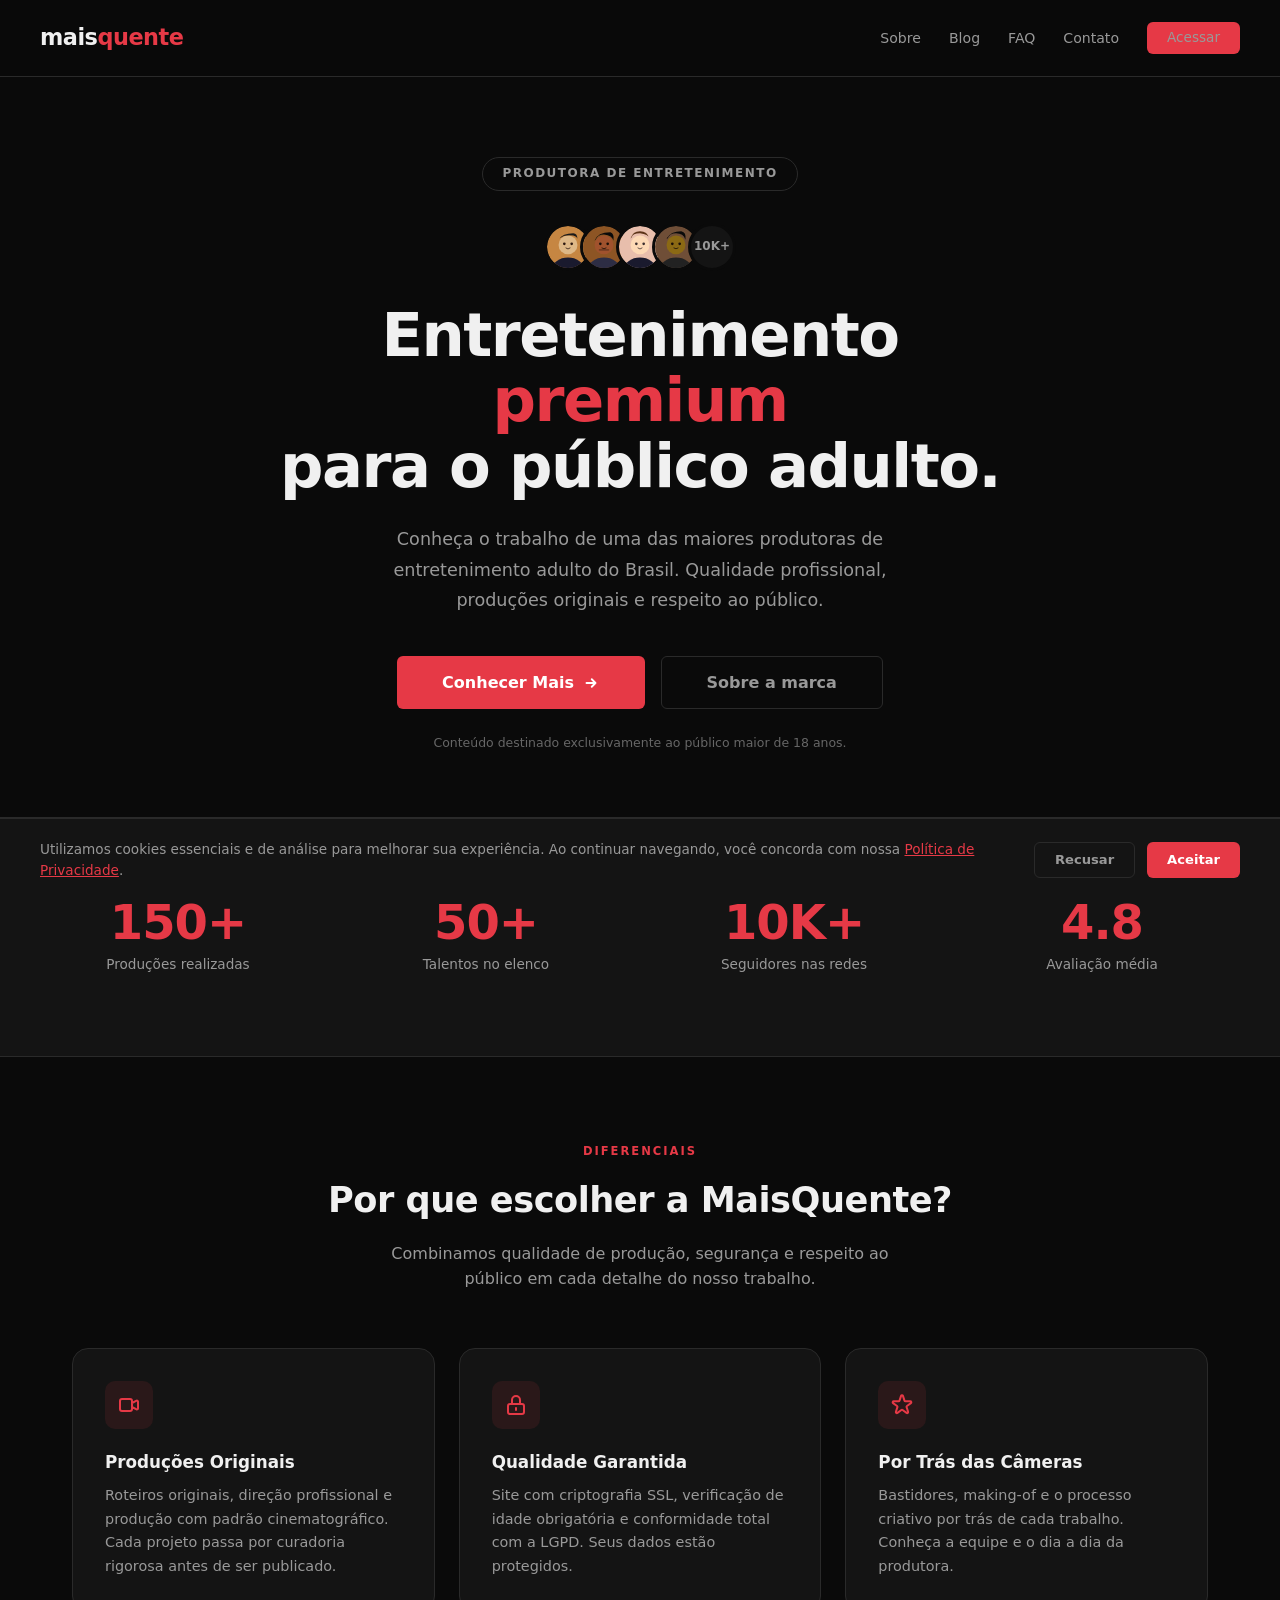
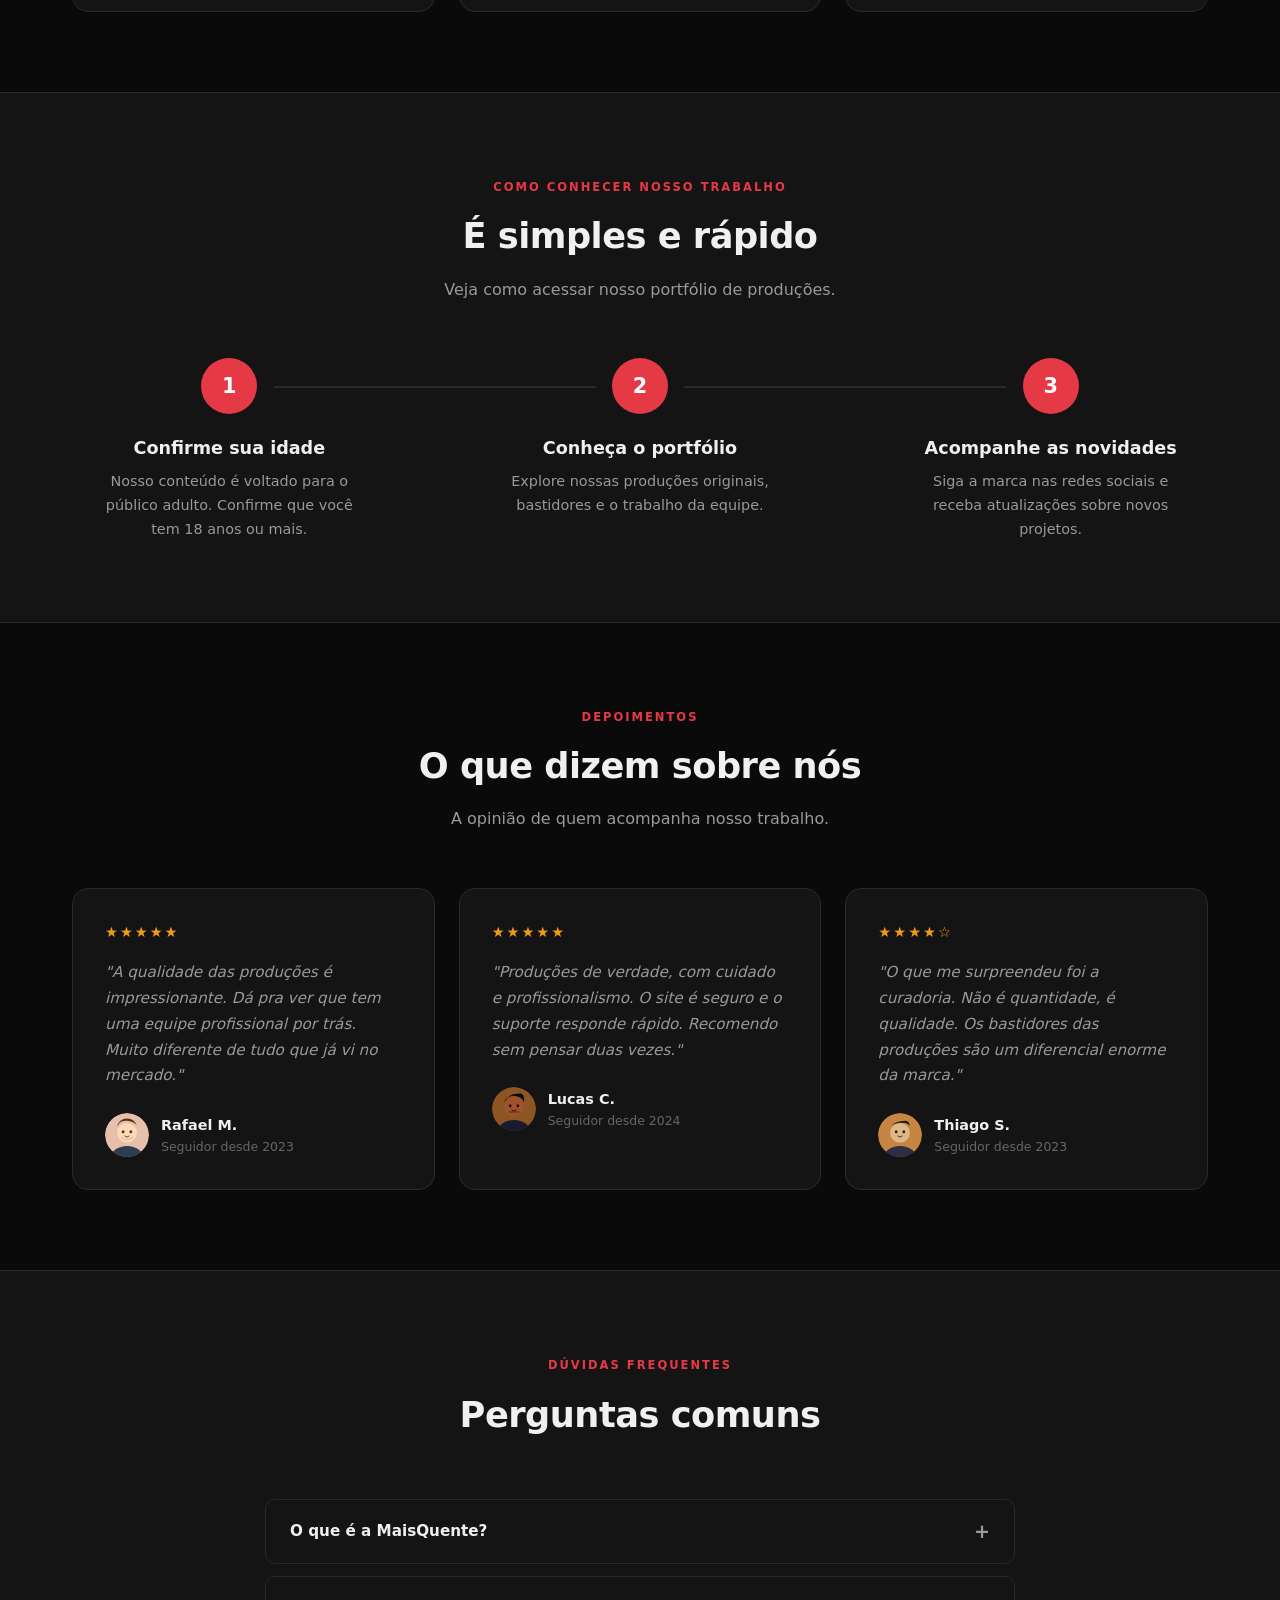
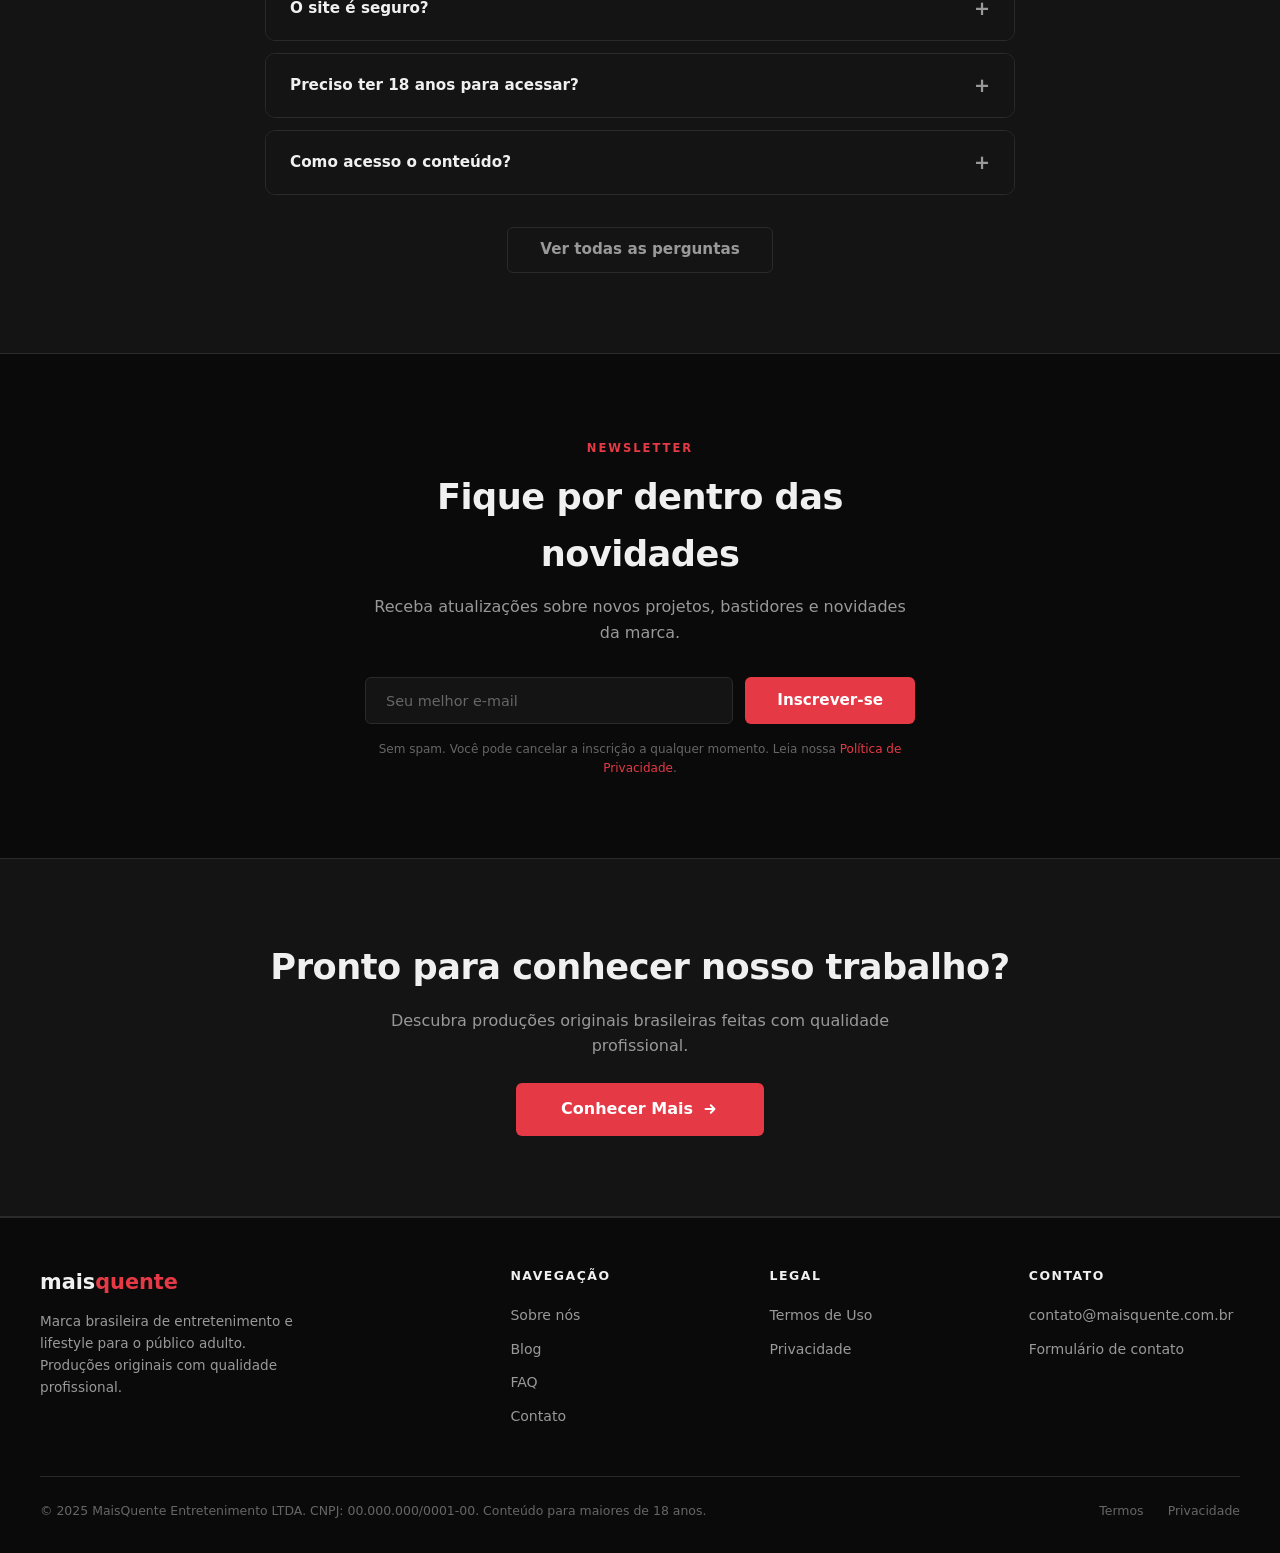
==== index.html @ 6ad47360 "feat: commit inicial do projeto MaisQuente" ====
<!DOCTYPE html>
<html lang="pt-BR">
<head>
    <meta charset="UTF-8">
    <meta name="viewport" content="width=device-width, initial-scale=1.0">
    <title>MaisQuente — Entretenimento e Lifestyle Premium</title>
    <meta name="description" content="MaisQuente é uma produtora brasileira de entretenimento e lifestyle premium. Produções originais com qualidade profissional.">
    <meta name="robots" content="index, follow">
    <link rel="canonical" href="https://maisquente.com.br/">

    <!-- Open Graph -->
    <meta property="og:title" content="MaisQuente — Entretenimento e Lifestyle Premium">
    <meta property="og:description" content="Produtora brasileira de entretenimento e lifestyle premium. Qualidade profissional em cada projeto.">
    <meta property="og:type" content="website">
    <meta property="og:url" content="https://maisquente.com.br/">
    <meta property="og:image" content="https://maisquente.com.br/assets/og-image.jpg">
    <meta property="og:locale" content="pt_BR">

    <link rel="icon" type="image/svg+xml" href="/assets/favicon.svg">
    <link rel="stylesheet" href="/styles.css">
</head>
<body>

    <!-- HEADER -->
    <header class="header">
        <div class="header__inner">
            <a href="/" class="header__logo">mais<span>quente</span></a>
            <button class="header__toggle" aria-label="Menu" onclick="document.querySelector('.header__nav').classList.toggle('open')">
                <span></span><span></span><span></span>
            </button>
            <nav>
                <ul class="header__nav">
                    <li><a href="/sobre">Sobre</a></li>
                    <li><a href="/blog/">Blog</a></li>
                    <li><a href="/faq">FAQ</a></li>
                    <li><a href="/contato">Contato</a></li>
                    <li><a href="/acesso" class="btn btn--primary" style="padding: 0.55rem 1.25rem; font-size: 0.85rem;">Acessar</a></li>
                </ul>
            </nav>
        </div>
    </header>

    <!-- HERO -->
    <section class="hero">
        <span class="hero__badge">Produtora de Entretenimento</span>

        <!-- Avatar Group -->
        <div class="avatar-group">
            <div class="avatar-group__item">
                <svg viewBox="0 0 80 80" xmlns="http://www.w3.org/2000/svg"><circle cx="40" cy="40" r="40" fill="#c68642"/><ellipse cx="40" cy="82" rx="30" ry="22" fill="#1a1a2e"/><circle cx="40" cy="36" r="18" fill="#deb887"/><ellipse cx="33" cy="34" rx="2.5" ry="2.8" fill="#2c1810"/><ellipse cx="47" cy="34" rx="2.5" ry="2.8" fill="#2c1810"/><path d="M36 42 Q40 46 44 42" stroke="#2c1810" stroke-width="1.5" fill="none" stroke-linecap="round"/><path d="M22 26 Q30 14 50 14 Q58 14 58 26 Q58 20 50 18 Q32 16 24 24Z" fill="#1a1a1a"/></svg>
            </div>
            <div class="avatar-group__item">
                <svg viewBox="0 0 80 80" xmlns="http://www.w3.org/2000/svg"><circle cx="40" cy="40" r="40" fill="#8d5524"/><ellipse cx="40" cy="82" rx="30" ry="22" fill="#2d2d44"/><circle cx="40" cy="36" r="18" fill="#a0522d"/><ellipse cx="33" cy="34" rx="2.5" ry="2.8" fill="#1a0f08"/><ellipse cx="47" cy="34" rx="2.5" ry="2.8" fill="#1a0f08"/><path d="M36 42 Q40 45 44 42" stroke="#1a0f08" stroke-width="1.5" fill="none" stroke-linecap="round"/><path d="M22 28 Q28 12 52 12 Q60 14 58 28 Q56 18 40 16 Q28 16 24 26Z" fill="#0a0a0a"/><rect x="30" y="44" width="20" height="3" rx="1.5" fill="#0a0a0a" opacity="0.3"/></svg>
            </div>
            <div class="avatar-group__item">
                <svg viewBox="0 0 80 80" xmlns="http://www.w3.org/2000/svg"><circle cx="40" cy="40" r="40" fill="#e8beac"/><ellipse cx="40" cy="82" rx="30" ry="22" fill="#1a1a2e"/><circle cx="40" cy="36" r="18" fill="#fdd9b5"/><ellipse cx="33" cy="34" rx="2.5" ry="2.8" fill="#3b2f2f"/><ellipse cx="47" cy="34" rx="2.5" ry="2.8" fill="#3b2f2f"/><path d="M36 42 Q40 46 44 42" stroke="#3b2f2f" stroke-width="1.5" fill="none" stroke-linecap="round"/><path d="M22 24 Q26 10 40 10 Q54 10 58 24 Q56 16 40 14 Q26 14 24 22Z" fill="#5c3317"/></svg>
            </div>
            <div class="avatar-group__item">
                <svg viewBox="0 0 80 80" xmlns="http://www.w3.org/2000/svg"><circle cx="40" cy="40" r="40" fill="#6f4e37"/><ellipse cx="40" cy="82" rx="30" ry="22" fill="#222"/><circle cx="40" cy="36" r="18" fill="#8B6914"/><ellipse cx="33" cy="34" rx="2.5" ry="2.8" fill="#1a0f08"/><ellipse cx="47" cy="34" rx="2.5" ry="2.8" fill="#1a0f08"/><path d="M36 42 Q40 45 44 42" stroke="#1a0f08" stroke-width="1.5" fill="none" stroke-linecap="round"/><path d="M22 24 Q30 10 50 10 Q60 12 58 26 Q54 14 40 14 Q28 14 24 24Z" fill="#0a0a0a"/></svg>
            </div>
            <div class="avatar-group__count">10K+</div>
        </div>

        <h1 class="hero__title">
            Entretenimento <span>premium</span><br>
            para o público adulto.
        </h1>
        <p class="hero__subtitle">
            Conheça o trabalho de uma das maiores produtoras de entretenimento
            adulto do Brasil. Qualidade profissional, produções originais
            e respeito ao público.
        </p>
        <div style="display: flex; gap: 1rem; flex-wrap: wrap; justify-content: center;">
            <a href="/acesso" class="btn btn--primary btn--large">
                Conhecer Mais
                <svg xmlns="http://www.w3.org/2000/svg" fill="none" viewBox="0 0 24 24" stroke="currentColor" stroke-width="2.5">
                    <path stroke-linecap="round" stroke-linejoin="round" d="M13 7l5 5m0 0l-5 5m5-5H6"/>
                </svg>
            </a>
            <a href="/sobre" class="btn btn--secondary btn--large">Sobre a marca</a>
        </div>
        <p class="hero__notice">Conteúdo destinado exclusivamente ao público maior de 18 anos.</p>
    </section>

    <!-- STATS -->
    <section class="section section--alt">
        <div class="section__inner">
            <div class="stats">
                <div class="stat">
                    <div class="stat__number">150+</div>
                    <div class="stat__label">Produções realizadas</div>
                </div>
                <div class="stat">
                    <div class="stat__number">50+</div>
                    <div class="stat__label">Talentos no elenco</div>
                </div>
                <div class="stat">
                    <div class="stat__number">10K+</div>
                    <div class="stat__label">Seguidores nas redes</div>
                </div>
                <div class="stat">
                    <div class="stat__number">4.8</div>
                    <div class="stat__label">Avaliação média</div>
                </div>
            </div>
        </div>
    </section>

    <!-- FEATURES -->
    <section class="section">
        <div class="section__header">
            <div class="section__label">Diferenciais</div>
            <h2 class="section__title">Por que escolher a MaisQuente?</h2>
            <p class="section__subtitle">
                Combinamos qualidade de produção, segurança e respeito
                ao público em cada detalhe do nosso trabalho.
            </p>
        </div>
        <div class="features__grid">
            <div class="feature-card">
                <div class="feature-card__icon">
                    <svg xmlns="http://www.w3.org/2000/svg" width="24" height="24" fill="none" viewBox="0 0 24 24" stroke="#e63946" stroke-width="2"><path stroke-linecap="round" stroke-linejoin="round" d="M15 10l4.553-2.276A1 1 0 0121 8.618v6.764a1 1 0 01-1.447.894L15 14M5 18h8a2 2 0 002-2V8a2 2 0 00-2-2H5a2 2 0 00-2 2v8a2 2 0 002 2z"/></svg>
                </div>
                <h3 class="feature-card__title">Produções Originais</h3>
                <p class="feature-card__desc">
                    Roteiros originais, direção profissional e produção
                    com padrão cinematográfico. Cada projeto passa por
                    curadoria rigorosa antes de ser publicado.
                </p>
            </div>
            <div class="feature-card">
                <div class="feature-card__icon">
                    <svg xmlns="http://www.w3.org/2000/svg" width="24" height="24" fill="none" viewBox="0 0 24 24" stroke="#e63946" stroke-width="2"><path stroke-linecap="round" stroke-linejoin="round" d="M12 15v2m-6 4h12a2 2 0 002-2v-6a2 2 0 00-2-2H6a2 2 0 00-2 2v6a2 2 0 002 2zm10-10V7a4 4 0 00-8 0v4h8z"/></svg>
                </div>
                <h3 class="feature-card__title">Qualidade Garantida</h3>
                <p class="feature-card__desc">
                    Site com criptografia SSL, verificação de idade
                    obrigatória e conformidade total com a LGPD.
                    Seus dados estão protegidos.
                </p>
            </div>
            <div class="feature-card">
                <div class="feature-card__icon">
                    <svg xmlns="http://www.w3.org/2000/svg" width="24" height="24" fill="none" viewBox="0 0 24 24" stroke="#e63946" stroke-width="2"><path stroke-linecap="round" stroke-linejoin="round" d="M11.049 2.927c.3-.921 1.603-.921 1.902 0l1.519 4.674a1 1 0 00.95.69h4.915c.969 0 1.371 1.24.588 1.81l-3.976 2.888a1 1 0 00-.363 1.118l1.518 4.674c.3.922-.755 1.688-1.538 1.118l-3.976-2.888a1 1 0 00-1.176 0l-3.976 2.888c-.783.57-1.838-.197-1.538-1.118l1.518-4.674a1 1 0 00-.363-1.118l-3.976-2.888c-.784-.57-.38-1.81.588-1.81h4.914a1 1 0 00.951-.69l1.519-4.674z"/></svg>
                </div>
                <h3 class="feature-card__title">Por Trás das Câmeras</h3>
                <p class="feature-card__desc">
                    Bastidores, making-of e o processo criativo por
                    trás de cada trabalho. Conheça a equipe e o dia a
                    dia da produtora.
                </p>
            </div>
        </div>
    </section>

    <!-- HOW IT WORKS -->
    <section class="section section--alt">
        <div class="section__inner">
            <div class="section__header">
                <div class="section__label">Como conhecer nosso trabalho</div>
                <h2 class="section__title">É simples e rápido</h2>
                <p class="section__subtitle">
                    Veja como acessar nosso portfólio de produções.
                </p>
            </div>
            <div class="steps">
                <div class="step">
                    <div class="step__number">1</div>
                    <h3 class="step__title">Confirme sua idade</h3>
                    <p class="step__desc">
                        Nosso conteúdo é voltado para o público adulto.
                        Confirme que você tem 18 anos ou mais.
                    </p>
                </div>
                <div class="step">
                    <div class="step__number">2</div>
                    <h3 class="step__title">Conheça o portfólio</h3>
                    <p class="step__desc">
                        Explore nossas produções originais, bastidores
                        e o trabalho da equipe.
                    </p>
                </div>
                <div class="step">
                    <div class="step__number">3</div>
                    <h3 class="step__title">Acompanhe as novidades</h3>
                    <p class="step__desc">
                        Siga a marca nas redes sociais e receba
                        atualizações sobre novos projetos.
                    </p>
                </div>
            </div>
        </div>
    </section>

    <!-- TESTIMONIALS -->
    <section class="section">
        <div class="section__header">
            <div class="section__label">Depoimentos</div>
            <h2 class="section__title">O que dizem sobre nós</h2>
            <p class="section__subtitle">
                A opinião de quem acompanha nosso trabalho.
            </p>
        </div>
        <div class="testimonials">
            <div class="testimonial">
                <div class="testimonial__stars">★★★★★</div>
                <p class="testimonial__text">
                    "A qualidade das produções é impressionante. Dá pra ver
                    que tem uma equipe profissional por trás. Muito diferente
                    de tudo que já vi no mercado."
                </p>
                <div class="testimonial__author">
                    <div class="testimonial__avatar">
                        <svg viewBox="0 0 80 80" xmlns="http://www.w3.org/2000/svg"><circle cx="40" cy="40" r="40" fill="#e8beac"/><ellipse cx="40" cy="82" rx="30" ry="22" fill="#2c3e50"/><circle cx="40" cy="36" r="18" fill="#fdd9b5"/><ellipse cx="33" cy="34" rx="2.5" ry="2.8" fill="#3b2f2f"/><ellipse cx="47" cy="34" rx="2.5" ry="2.8" fill="#3b2f2f"/><path d="M36 42 Q40 46 44 42" stroke="#3b2f2f" stroke-width="1.5" fill="none" stroke-linecap="round"/><path d="M22 24 Q26 10 40 10 Q54 10 58 24 Q56 16 40 14 Q26 14 24 22Z" fill="#5c3317"/><path d="M29 44 Q34 48 40 48 Q46 48 51 44" stroke="#3b2f2f" stroke-width="1" fill="none" opacity="0.4"/></svg>
                    </div>
                    <div>
                        <div class="testimonial__name">Rafael M.</div>
                        <div class="testimonial__role">Seguidor desde 2023</div>
                    </div>
                </div>
            </div>
            <div class="testimonial">
                <div class="testimonial__stars">★★★★★</div>
                <p class="testimonial__text">
                    "Produções de verdade, com cuidado e profissionalismo.
                    O site é seguro e o suporte responde rápido. Recomendo
                    sem pensar duas vezes."
                </p>
                <div class="testimonial__author">
                    <div class="testimonial__avatar">
                        <svg viewBox="0 0 80 80" xmlns="http://www.w3.org/2000/svg"><circle cx="40" cy="40" r="40" fill="#8d5524"/><ellipse cx="40" cy="82" rx="30" ry="22" fill="#1a1a2e"/><circle cx="40" cy="36" r="18" fill="#a0522d"/><ellipse cx="33" cy="34" rx="2.5" ry="2.8" fill="#1a0f08"/><ellipse cx="47" cy="34" rx="2.5" ry="2.8" fill="#1a0f08"/><path d="M36 42 Q40 45 44 42" stroke="#1a0f08" stroke-width="1.5" fill="none" stroke-linecap="round"/><path d="M22 28 Q28 12 52 12 Q60 14 58 28 Q56 18 40 16 Q28 16 24 26Z" fill="#0a0a0a"/><rect x="30" y="44" width="20" height="3" rx="1.5" fill="#0a0a0a" opacity="0.35"/></svg>
                    </div>
                    <div>
                        <div class="testimonial__name">Lucas C.</div>
                        <div class="testimonial__role">Seguidor desde 2024</div>
                    </div>
                </div>
            </div>
            <div class="testimonial">
                <div class="testimonial__stars">★★★★☆</div>
                <p class="testimonial__text">
                    "O que me surpreendeu foi a curadoria. Não é quantidade,
                    é qualidade. Os bastidores das produções são um diferencial
                    enorme da marca."
                </p>
                <div class="testimonial__author">
                    <div class="testimonial__avatar">
                        <svg viewBox="0 0 80 80" xmlns="http://www.w3.org/2000/svg"><circle cx="40" cy="40" r="40" fill="#c68642"/><ellipse cx="40" cy="82" rx="30" ry="22" fill="#2d2d44"/><circle cx="40" cy="36" r="18" fill="#deb887"/><ellipse cx="33" cy="34" rx="2.5" ry="2.8" fill="#2c1810"/><ellipse cx="47" cy="34" rx="2.5" ry="2.8" fill="#2c1810"/><path d="M36 42 Q40 46 44 42" stroke="#2c1810" stroke-width="1.5" fill="none" stroke-linecap="round"/><path d="M22 26 Q30 14 50 14 Q58 14 58 26 Q58 20 50 18 Q32 16 24 24Z" fill="#1a1a1a"/></svg>
                    </div>
                    <div>
                        <div class="testimonial__name">Thiago S.</div>
                        <div class="testimonial__role">Seguidor desde 2023</div>
                    </div>
                </div>
            </div>
        </div>
    </section>

    <!-- FAQ PREVIEW -->
    <section class="section section--alt">
        <div class="section__inner">
            <div class="section__header">
                <div class="section__label">Dúvidas frequentes</div>
                <h2 class="section__title">Perguntas comuns</h2>
            </div>
            <div class="faq-list">
                <div class="faq-item">
                    <button class="faq-item__question" onclick="this.parentElement.classList.toggle('open')">
                        O que é a MaisQuente?
                        <span class="faq-item__icon">+</span>
                    </button>
                    <div class="faq-item__answer">
                        <div class="faq-item__answer-inner">
                            A MaisQuente é uma produtora brasileira de entretenimento
                            e lifestyle voltada para o público adulto (18+). Realizamos
                            produções originais com qualidade profissional e compartilhamos
                            bastidores e o processo criativo do nosso trabalho.
                        </div>
                    </div>
                </div>
                <div class="faq-item">
                    <button class="faq-item__question" onclick="this.parentElement.classList.toggle('open')">
                        O site é seguro?
                        <span class="faq-item__icon">+</span>
                    </button>
                    <div class="faq-item__answer">
                        <div class="faq-item__answer-inner">
                            Sim. Utilizamos criptografia SSL em todo o site, verificação
                            de idade obrigatória e estamos em conformidade com a LGPD
                            (Lei Geral de Proteção de Dados). Seus dados pessoais são
                            protegidos e nunca compartilhados com terceiros.
                        </div>
                    </div>
                </div>
                <div class="faq-item">
                    <button class="faq-item__question" onclick="this.parentElement.classList.toggle('open')">
                        Preciso ter 18 anos para acessar?
                        <span class="faq-item__icon">+</span>
                    </button>
                    <div class="faq-item__answer">
                        <div class="faq-item__answer-inner">
                            Sim. Todo o nosso conteúdo é destinado exclusivamente
                            ao público maior de 18 anos. A confirmação de idade é
                            obrigatória antes de prosseguir.
                        </div>
                    </div>
                </div>
                <div class="faq-item">
                    <button class="faq-item__question" onclick="this.parentElement.classList.toggle('open')">
                        Como acesso o conteúdo?
                        <span class="faq-item__icon">+</span>
                    </button>
                    <div class="faq-item__answer">
                        <div class="faq-item__answer-inner">
                            Ao clicar em "Conhecer Mais", você confirma sua idade e
                            será direcionado para o nosso site principal, onde poderá
                            conhecer todo o nosso trabalho e produções.
                        </div>
                    </div>
                </div>
            </div>
            <div class="text-center mt-4">
                <a href="/faq" class="btn btn--secondary">Ver todas as perguntas</a>
            </div>
        </div>
    </section>

    <!-- NEWSLETTER -->
    <section class="section">
        <div class="newsletter">
            <div class="section__label">Newsletter</div>
            <h2 class="section__title">Fique por dentro das novidades</h2>
            <p class="section__subtitle">
                Receba atualizações sobre novos projetos, bastidores
                e novidades da marca.
            </p>
            <form class="newsletter__form" onsubmit="event.preventDefault(); this.querySelector('input').value=''; document.getElementById('nl-msg').style.display='block';">
                <input type="email" class="newsletter__input" placeholder="Seu melhor e-mail" required>
                <button type="submit" class="btn btn--primary">Inscrever-se</button>
            </form>
            <p id="nl-msg" class="newsletter__disclaimer" style="display:none; color: var(--color-success);">
                Inscrição realizada com sucesso!
            </p>
            <p class="newsletter__disclaimer">
                Sem spam. Você pode cancelar a inscrição a qualquer momento.
                Leia nossa <a href="/privacidade">Política de Privacidade</a>.
            </p>
        </div>
    </section>

    <!-- CTA FINAL -->
    <section class="section section--alt">
        <div class="section__inner text-center">
            <h2 class="section__title">Pronto para conhecer nosso trabalho?</h2>
            <p class="section__subtitle mb-3">
                Descubra produções originais brasileiras feitas
                com qualidade profissional.
            </p>
            <a href="/acesso" class="btn btn--primary btn--large">
                Conhecer Mais
                <svg xmlns="http://www.w3.org/2000/svg" fill="none" viewBox="0 0 24 24" stroke="currentColor" stroke-width="2.5" width="18" height="18">
                    <path stroke-linecap="round" stroke-linejoin="round" d="M13 7l5 5m0 0l-5 5m5-5H6"/>
                </svg>
            </a>
        </div>
    </section>

    <!-- FOOTER -->
    <footer class="footer">
        <div class="footer__inner">
            <div class="footer__grid">
                <div>
                    <div class="footer__brand">mais<span>quente</span></div>
                    <p class="footer__desc">
                        Marca brasileira de entretenimento e lifestyle
                        para o público adulto. Produções originais com
                        qualidade profissional.
                    </p>
                </div>
                <div>
                    <div class="footer__col-title">Navegação</div>
                    <ul class="footer__links">
                        <li><a href="/sobre">Sobre nós</a></li>
                        <li><a href="/blog/">Blog</a></li>
                        <li><a href="/faq">FAQ</a></li>
                        <li><a href="/contato">Contato</a></li>
                    </ul>
                </div>
                <div>
                    <div class="footer__col-title">Legal</div>
                    <ul class="footer__links">
                        <li><a href="/termos">Termos de Uso</a></li>
                        <li><a href="/privacidade">Privacidade</a></li>
                    </ul>
                </div>
                <div>
                    <div class="footer__col-title">Contato</div>
                    <ul class="footer__links">
                        <li><a href="mailto:contato@maisquente.com.br">contato@maisquente.com.br</a></li>
                        <li><a href="/contato">Formulário de contato</a></li>
                    </ul>
                </div>
            </div>
            <div class="footer__bottom">
                <p class="footer__copy">
                    &copy; 2025 MaisQuente Entretenimento LTDA. CNPJ: 00.000.000/0001-00.
                    Conteúdo para maiores de 18 anos.
                </p>
                <div class="footer__legal">
                    <a href="/termos">Termos</a>
                    <a href="/privacidade">Privacidade</a>
                </div>
            </div>
        </div>
    </footer>

    <!-- COOKIE BANNER -->
    <div class="cookie-banner" id="cookieBanner">
        <div class="cookie-banner__inner">
            <p class="cookie-banner__text">
                Utilizamos cookies essenciais e de análise para melhorar sua experiência.
                Ao continuar navegando, você concorda com nossa
                <a href="/privacidade">Política de Privacidade</a>.
            </p>
            <div class="cookie-banner__actions">
                <button class="cookie-banner__btn cookie-banner__btn--decline" onclick="closeCookieBanner()">Recusar</button>
                <button class="cookie-banner__btn cookie-banner__btn--accept" onclick="acceptCookies()">Aceitar</button>
            </div>
        </div>
    </div>

    <script>
        function closeCookieBanner() {
            document.getElementById('cookieBanner').classList.remove('show');
            sessionStorage.setItem('mq_cookies', 'declined');
        }
        function acceptCookies() {
            document.getElementById('cookieBanner').classList.remove('show');
            localStorage.setItem('mq_cookies', 'accepted');
        }
        if (!localStorage.getItem('mq_cookies') && !sessionStorage.getItem('mq_cookies')) {
            setTimeout(function() {
                document.getElementById('cookieBanner').classList.add('show');
            }, 1500);
        }
    </script>

</body>
</html>
---- styles.css ----
/* ============================================
   MaisQuente — Global Stylesheet
   ============================================ */

/* ===== RESET & BASE ===== */
*, *::before, *::after {
    margin: 0;
    padding: 0;
    box-sizing: border-box;
}

:root {
    --color-bg: #0a0a0a;
    --color-surface: #141414;
    --color-surface-alt: #1a1a1a;
    --color-border: #2a2a2a;
    --color-border-light: #333;
    --color-text: #f0f0f0;
    --color-text-muted: #999;
    --color-text-dim: #666;
    --color-accent: #e63946;
    --color-accent-hover: #ff4d5a;
    --color-accent-soft: rgba(230, 57, 70, 0.1);
    --color-success: #2ecc71;
    --color-warning: #f39c12;
    --font-main: 'Segoe UI', system-ui, -apple-system, sans-serif;
    --max-width: 1200px;
    --radius-sm: 6px;
    --radius-md: 10px;
    --radius-lg: 16px;
    --radius-xl: 24px;
    --shadow-card: 0 2px 20px rgba(0,0,0,0.3);
}

html {
    scroll-behavior: smooth;
}

body {
    font-family: var(--font-main);
    background-color: var(--color-bg);
    color: var(--color-text);
    line-height: 1.6;
    min-height: 100vh;
    display: flex;
    flex-direction: column;
    -webkit-font-smoothing: antialiased;
}

a {
    color: var(--color-accent);
    text-decoration: none;
    transition: color 0.2s;
}

a:hover {
    color: var(--color-accent-hover);
}

img {
    max-width: 100%;
    display: block;
}

/* ===== HEADER ===== */
.header {
    padding: 1.25rem 2rem;
    border-bottom: 1px solid var(--color-border);
    position: sticky;
    top: 0;
    background: rgba(10, 10, 10, 0.95);
    backdrop-filter: blur(12px);
    z-index: 100;
}

.header__inner {
    display: flex;
    justify-content: space-between;
    align-items: center;
    max-width: var(--max-width);
    margin: 0 auto;
    width: 100%;
}

.header__logo {
    font-size: 1.4rem;
    font-weight: 700;
    color: var(--color-text);
    text-decoration: none;
    letter-spacing: -0.5px;
}

.header__logo span {
    color: var(--color-accent);
}

.header__nav {
    display: flex;
    gap: 1.75rem;
    list-style: none;
    align-items: center;
}

.header__nav a {
    color: var(--color-text-muted);
    font-size: 0.88rem;
    font-weight: 500;
    transition: color 0.2s;
    text-decoration: none;
}

.header__nav a:hover {
    color: var(--color-text);
}

.header__nav a.active {
    color: var(--color-accent);
}

/* Mobile nav toggle */
.header__toggle {
    display: none;
    background: none;
    border: none;
    cursor: pointer;
    padding: 0.5rem;
}

.header__toggle span {
    display: block;
    width: 22px;
    height: 2px;
    background: var(--color-text);
    margin: 5px 0;
    transition: 0.3s;
}

/* ===== HERO ===== */
.hero {
    display: flex;
    flex-direction: column;
    justify-content: center;
    align-items: center;
    text-align: center;
    padding: 5rem 2rem 4rem;
    max-width: 850px;
    margin: 0 auto;
}

.hero__badge {
    display: inline-block;
    padding: 0.4rem 1.2rem;
    border: 1px solid var(--color-border);
    border-radius: 50px;
    font-size: 0.75rem;
    color: var(--color-text-muted);
    margin-bottom: 2rem;
    text-transform: uppercase;
    letter-spacing: 1.5px;
    font-weight: 600;
}

.hero__title {
    font-size: clamp(2.2rem, 5vw, 3.8rem);
    font-weight: 800;
    line-height: 1.08;
    margin-bottom: 1.5rem;
    letter-spacing: -1.5px;
}

.hero__title span {
    color: var(--color-accent);
}

.hero__subtitle {
    font-size: 1.1rem;
    color: var(--color-text-muted);
    max-width: 580px;
    margin-bottom: 2.5rem;
    line-height: 1.75;
}

.hero__notice {
    margin-top: 1.5rem;
    font-size: 0.78rem;
    color: var(--color-text-dim);
}

/* ===== BUTTONS ===== */
.btn {
    display: inline-flex;
    align-items: center;
    justify-content: center;
    gap: 0.5rem;
    padding: 0.9rem 2rem;
    font-size: 0.95rem;
    font-weight: 600;
    border: none;
    border-radius: var(--radius-sm);
    cursor: pointer;
    transition: all 0.2s;
    text-decoration: none;
    font-family: var(--font-main);
    line-height: 1;
}

.btn--primary {
    background: var(--color-accent);
    color: #fff;
}

.btn--primary:hover {
    background: var(--color-accent-hover);
    color: #fff;
    transform: translateY(-1px);
}

.btn--primary:active {
    transform: translateY(0);
}

.btn--secondary {
    background: transparent;
    color: var(--color-text-muted);
    border: 1px solid var(--color-border);
}

.btn--secondary:hover {
    border-color: var(--color-text-muted);
    color: var(--color-text);
}

.btn--large {
    padding: 1.1rem 2.8rem;
    font-size: 1rem;
}

.btn svg {
    width: 18px;
    height: 18px;
}

/* ===== SECTIONS ===== */
.section {
    padding: 5rem 2rem;
    max-width: var(--max-width);
    margin: 0 auto;
    width: 100%;
}

.section--alt {
    background: var(--color-surface);
    max-width: 100%;
    border-top: 1px solid var(--color-border);
    border-bottom: 1px solid var(--color-border);
}

.section--alt .section__inner {
    max-width: var(--max-width);
    margin: 0 auto;
}

.section__header {
    text-align: center;
    margin-bottom: 3.5rem;
}

.section__label {
    display: inline-block;
    font-size: 0.72rem;
    text-transform: uppercase;
    letter-spacing: 2px;
    color: var(--color-accent);
    font-weight: 700;
    margin-bottom: 0.75rem;
}

.section__title {
    font-size: clamp(1.6rem, 3vw, 2.2rem);
    font-weight: 800;
    letter-spacing: -0.5px;
    margin-bottom: 0.75rem;
}

.section__subtitle {
    font-size: 1rem;
    color: var(--color-text-muted);
    max-width: 550px;
    margin: 0 auto;
}

/* ===== FEATURE CARDS ===== */
.features__grid {
    display: grid;
    grid-template-columns: repeat(auto-fit, minmax(260px, 1fr));
    gap: 1.5rem;
}

.feature-card {
    background: var(--color-surface);
    border: 1px solid var(--color-border);
    border-radius: var(--radius-lg);
    padding: 2rem;
    transition: border-color 0.3s, transform 0.2s;
}

.feature-card:hover {
    border-color: var(--color-border-light);
    transform: translateY(-2px);
}

.feature-card__icon {
    width: 48px;
    height: 48px;
    border-radius: var(--radius-md);
    background: var(--color-accent-soft);
    display: flex;
    align-items: center;
    justify-content: center;
    margin-bottom: 1.25rem;
    font-size: 1.4rem;
}

.feature-card__title {
    font-size: 1.05rem;
    font-weight: 700;
    margin-bottom: 0.5rem;
}

.feature-card__desc {
    font-size: 0.9rem;
    color: var(--color-text-muted);
    line-height: 1.65;
}

/* ===== STATS ===== */
.stats {
    display: grid;
    grid-template-columns: repeat(4, 1fr);
    gap: 2rem;
    text-align: center;
}

.stat__number {
    font-size: clamp(2rem, 4vw, 3rem);
    font-weight: 800;
    color: var(--color-accent);
    letter-spacing: -1px;
    line-height: 1;
    margin-bottom: 0.5rem;
}

.stat__label {
    font-size: 0.85rem;
    color: var(--color-text-muted);
    font-weight: 500;
}

/* ===== HOW IT WORKS / STEPS ===== */
.steps {
    display: grid;
    grid-template-columns: repeat(3, 1fr);
    gap: 2rem;
    position: relative;
}

.step {
    text-align: center;
    position: relative;
}

.step__number {
    width: 56px;
    height: 56px;
    border-radius: 50%;
    background: var(--color-accent);
    color: #fff;
    font-size: 1.3rem;
    font-weight: 800;
    display: flex;
    align-items: center;
    justify-content: center;
    margin: 0 auto 1.25rem;
}

.step__title {
    font-size: 1.1rem;
    font-weight: 700;
    margin-bottom: 0.5rem;
}

.step__desc {
    font-size: 0.9rem;
    color: var(--color-text-muted);
    line-height: 1.65;
    max-width: 280px;
    margin: 0 auto;
}

/* Connector line between steps */
.step:not(:last-child)::after {
    content: '';
    position: absolute;
    top: 28px;
    right: -1rem;
    width: calc(100% - 56px);
    height: 2px;
    background: var(--color-border);
    transform: translateX(50%);
}

/* ===== TESTIMONIALS ===== */
.testimonials {
    display: grid;
    grid-template-columns: repeat(auto-fit, minmax(300px, 1fr));
    gap: 1.5rem;
}

.testimonial {
    background: var(--color-surface);
    border: 1px solid var(--color-border);
    border-radius: var(--radius-lg);
    padding: 2rem;
}

.testimonial__stars {
    color: var(--color-warning);
    font-size: 0.9rem;
    margin-bottom: 1rem;
    letter-spacing: 2px;
}

.testimonial__text {
    font-size: 0.95rem;
    color: var(--color-text-muted);
    line-height: 1.7;
    margin-bottom: 1.5rem;
    font-style: italic;
}

.testimonial__author {
    display: flex;
    align-items: center;
    gap: 0.75rem;
}

.testimonial__avatar {
    width: 44px;
    height: 44px;
    border-radius: 50%;
    overflow: hidden;
    flex-shrink: 0;
}

.testimonial__avatar svg {
    width: 100%;
    height: 100%;
    display: block;
}

.testimonial__name {
    font-size: 0.9rem;
    font-weight: 600;
}

.testimonial__role {
    font-size: 0.78rem;
    color: var(--color-text-dim);
}

/* ===== FAQ ACCORDION ===== */
.faq-list {
    max-width: 750px;
    margin: 0 auto;
}

.faq-item {
    border: 1px solid var(--color-border);
    border-radius: var(--radius-md);
    margin-bottom: 0.75rem;
    overflow: hidden;
    transition: border-color 0.3s;
}

.faq-item:hover {
    border-color: var(--color-border-light);
}

.faq-item__question {
    width: 100%;
    padding: 1.25rem 1.5rem;
    background: var(--color-surface);
    border: none;
    color: var(--color-text);
    font-size: 0.95rem;
    font-weight: 600;
    text-align: left;
    cursor: pointer;
    display: flex;
    justify-content: space-between;
    align-items: center;
    font-family: var(--font-main);
    transition: background 0.2s;
}

.faq-item__question:hover {
    background: var(--color-surface-alt);
}

.faq-item__icon {
    font-size: 1.2rem;
    transition: transform 0.3s;
    color: var(--color-text-muted);
    flex-shrink: 0;
    margin-left: 1rem;
}

.faq-item.open .faq-item__icon {
    transform: rotate(45deg);
    color: var(--color-accent);
}

.faq-item__answer {
    max-height: 0;
    overflow: hidden;
    transition: max-height 0.35s ease, padding 0.35s ease;
}

.faq-item.open .faq-item__answer {
    max-height: 300px;
}

.faq-item__answer-inner {
    padding: 0 1.5rem 1.25rem;
    font-size: 0.9rem;
    color: var(--color-text-muted);
    line-height: 1.75;
}

/* ===== NEWSLETTER ===== */
.newsletter {
    text-align: center;
    max-width: 550px;
    margin: 0 auto;
}

.newsletter__form {
    display: flex;
    gap: 0.75rem;
    margin-top: 2rem;
}

.newsletter__input {
    flex: 1;
    padding: 0.9rem 1.25rem;
    background: var(--color-surface);
    border: 1px solid var(--color-border);
    border-radius: var(--radius-sm);
    color: var(--color-text);
    font-size: 0.9rem;
    font-family: var(--font-main);
    outline: none;
    transition: border-color 0.2s;
}

.newsletter__input:focus {
    border-color: var(--color-accent);
}

.newsletter__input::placeholder {
    color: var(--color-text-dim);
}

.newsletter__disclaimer {
    font-size: 0.75rem;
    color: var(--color-text-dim);
    margin-top: 1rem;
}

/* ===== CONTACT FORM ===== */
.contact-grid {
    display: grid;
    grid-template-columns: 1fr 1fr;
    gap: 3rem;
    max-width: 900px;
    margin: 0 auto;
}

.form-group {
    margin-bottom: 1.25rem;
}

.form-group label {
    display: block;
    font-size: 0.85rem;
    font-weight: 600;
    margin-bottom: 0.5rem;
    color: var(--color-text);
}

.form-group input,
.form-group select,
.form-group textarea {
    width: 100%;
    padding: 0.85rem 1rem;
    background: var(--color-surface);
    border: 1px solid var(--color-border);
    border-radius: var(--radius-sm);
    color: var(--color-text);
    font-size: 0.9rem;
    font-family: var(--font-main);
    outline: none;
    transition: border-color 0.2s;
}

.form-group input:focus,
.form-group select:focus,
.form-group textarea:focus {
    border-color: var(--color-accent);
}

.form-group textarea {
    resize: vertical;
    min-height: 140px;
}

.form-group input::placeholder,
.form-group textarea::placeholder {
    color: var(--color-text-dim);
}

.form-message {
    padding: 1rem;
    border-radius: var(--radius-sm);
    margin-top: 1rem;
    font-size: 0.9rem;
    display: none;
}

.form-message--success {
    background: rgba(46, 204, 113, 0.1);
    border: 1px solid rgba(46, 204, 113, 0.3);
    color: var(--color-success);
}

.contact-info {
    display: flex;
    flex-direction: column;
    gap: 2rem;
}

.contact-info__item {
    display: flex;
    gap: 1rem;
    align-items: flex-start;
}

.contact-info__icon {
    width: 44px;
    height: 44px;
    border-radius: var(--radius-md);
    background: var(--color-accent-soft);
    display: flex;
    align-items: center;
    justify-content: center;
    font-size: 1.2rem;
    flex-shrink: 0;
}

.contact-info__label {
    font-size: 0.8rem;
    color: var(--color-text-dim);
    text-transform: uppercase;
    letter-spacing: 1px;
    font-weight: 600;
    margin-bottom: 0.25rem;
}

.contact-info__value {
    font-size: 0.95rem;
    color: var(--color-text-muted);
    line-height: 1.5;
}

/* ===== TIMELINE ===== */
.timeline {
    position: relative;
    max-width: 600px;
    margin: 0 auto;
    padding-left: 2.5rem;
}

.timeline::before {
    content: '';
    position: absolute;
    left: 0;
    top: 0;
    bottom: 0;
    width: 2px;
    background: var(--color-border);
}

.timeline__item {
    position: relative;
    padding-bottom: 2.5rem;
}

.timeline__item:last-child {
    padding-bottom: 0;
}

.timeline__item::before {
    content: '';
    position: absolute;
    left: -2.5rem;
    top: 0.25rem;
    width: 12px;
    height: 12px;
    border-radius: 50%;
    background: var(--color-accent);
    border: 2px solid var(--color-bg);
    transform: translateX(-5px);
}

.timeline__year {
    font-size: 0.78rem;
    text-transform: uppercase;
    letter-spacing: 2px;
    color: var(--color-accent);
    font-weight: 700;
    margin-bottom: 0.5rem;
}

.timeline__title {
    font-size: 1.05rem;
    font-weight: 700;
    margin-bottom: 0.35rem;
}

.timeline__desc {
    font-size: 0.88rem;
    color: var(--color-text-muted);
    line-height: 1.65;
}

/* ===== TEAM ===== */
.team-grid {
    display: grid;
    grid-template-columns: repeat(auto-fit, minmax(220px, 1fr));
    gap: 1.5rem;
}

.team-card {
    background: var(--color-surface);
    border: 1px solid var(--color-border);
    border-radius: var(--radius-lg);
    padding: 2rem;
    text-align: center;
    transition: border-color 0.3s;
}

.team-card:hover {
    border-color: var(--color-border-light);
}

.team-card__avatar {
    width: 80px;
    height: 80px;
    border-radius: 50%;
    overflow: hidden;
    margin: 0 auto 1rem;
    transition: transform 0.3s;
}

.team-card:hover .team-card__avatar {
    transform: scale(1.08);
}

.team-card__avatar svg {
    width: 100%;
    height: 100%;
    display: block;
}

.team-card__name {
    font-size: 1rem;
    font-weight: 700;
    margin-bottom: 0.25rem;
}

.team-card__role {
    font-size: 0.82rem;
    color: var(--color-accent);
    font-weight: 600;
    margin-bottom: 0.75rem;
}

.team-card__bio {
    font-size: 0.85rem;
    color: var(--color-text-muted);
    line-height: 1.6;
}

/* ===== VALUES ===== */
.values-grid {
    display: grid;
    grid-template-columns: repeat(3, 1fr);
    gap: 1.5rem;
}

.value-card {
    background: var(--color-surface);
    border: 1px solid var(--color-border);
    border-radius: var(--radius-lg);
    padding: 2rem;
    text-align: center;
}

.value-card__icon {
    width: 56px;
    height: 56px;
    border-radius: 50%;
    background: var(--color-accent-soft);
    display: flex;
    align-items: center;
    justify-content: center;
    margin: 0 auto 1rem;
    font-size: 1.5rem;
}

.value-card__title {
    font-size: 1rem;
    font-weight: 700;
    margin-bottom: 0.5rem;
}

.value-card__desc {
    font-size: 0.85rem;
    color: var(--color-text-muted);
    line-height: 1.6;
}

/* ===== BLOG CARDS ===== */
.blog-grid {
    display: grid;
    grid-template-columns: repeat(auto-fit, minmax(300px, 1fr));
    gap: 1.5rem;
}

.blog-card {
    background: var(--color-surface);
    border: 1px solid var(--color-border);
    border-radius: var(--radius-lg);
    overflow: hidden;
    transition: border-color 0.3s, transform 0.2s;
    text-decoration: none;
    color: inherit;
    display: flex;
    flex-direction: column;
}

.blog-card:hover {
    border-color: var(--color-border-light);
    transform: translateY(-2px);
    color: inherit;
}

.blog-card__image {
    height: 180px;
    background: var(--color-surface-alt);
    display: flex;
    align-items: center;
    justify-content: center;
    font-size: 3rem;
    border-bottom: 1px solid var(--color-border);
}

.blog-card__body {
    padding: 1.5rem;
    flex: 1;
    display: flex;
    flex-direction: column;
}

.blog-card__tag {
    display: inline-block;
    font-size: 0.7rem;
    text-transform: uppercase;
    letter-spacing: 1.5px;
    color: var(--color-accent);
    font-weight: 700;
    margin-bottom: 0.75rem;
}

.blog-card__title {
    font-size: 1.1rem;
    font-weight: 700;
    margin-bottom: 0.75rem;
    line-height: 1.3;
}

.blog-card__excerpt {
    font-size: 0.88rem;
    color: var(--color-text-muted);
    line-height: 1.65;
    flex: 1;
}

.blog-card__meta {
    display: flex;
    justify-content: space-between;
    align-items: center;
    margin-top: 1.25rem;
    padding-top: 1rem;
    border-top: 1px solid var(--color-border);
    font-size: 0.78rem;
    color: var(--color-text-dim);
}

/* ===== BLOG ARTICLE ===== */
.article {
    max-width: 720px;
    margin: 0 auto;
    padding: 4rem 2rem;
}

.article__header {
    margin-bottom: 3rem;
}

.article__tag {
    display: inline-block;
    font-size: 0.72rem;
    text-transform: uppercase;
    letter-spacing: 2px;
    color: var(--color-accent);
    font-weight: 700;
    margin-bottom: 1rem;
}

.article__title {
    font-size: clamp(1.8rem, 4vw, 2.5rem);
    font-weight: 800;
    line-height: 1.15;
    letter-spacing: -0.5px;
    margin-bottom: 1.25rem;
}

.article__meta {
    font-size: 0.85rem;
    color: var(--color-text-dim);
    display: flex;
    gap: 1.5rem;
}

.article__body h2 {
    font-size: 1.4rem;
    font-weight: 700;
    margin-top: 2.5rem;
    margin-bottom: 1rem;
    letter-spacing: -0.3px;
}

.article__body p {
    font-size: 1rem;
    color: var(--color-text-muted);
    margin-bottom: 1.25rem;
    line-height: 1.85;
}

.article__body blockquote {
    border-left: 3px solid var(--color-accent);
    padding: 1rem 1.5rem;
    margin: 2rem 0;
    background: var(--color-surface);
    border-radius: 0 var(--radius-sm) var(--radius-sm) 0;
    font-style: italic;
    color: var(--color-text-muted);
}

.article__body ul, .article__body ol {
    padding-left: 1.5rem;
    margin-bottom: 1.25rem;
}

.article__body li {
    font-size: 1rem;
    color: var(--color-text-muted);
    margin-bottom: 0.5rem;
    line-height: 1.75;
}

/* ===== CONTENT PAGES (termos, privacidade, sobre) ===== */
.content-page {
    max-width: 720px;
    margin: 0 auto;
    padding: 4rem 2rem;
}

.content-page h1 {
    font-size: clamp(2rem, 4vw, 2.8rem);
    font-weight: 800;
    margin-bottom: 0.5rem;
    letter-spacing: -0.5px;
}

.content-page .updated {
    font-size: 0.85rem;
    color: var(--color-text-muted);
    margin-bottom: 3rem;
}

.content-page h2 {
    font-size: 1.25rem;
    font-weight: 700;
    margin-top: 2.5rem;
    margin-bottom: 1rem;
}

.content-page h2.accent {
    color: var(--color-accent);
}

.content-page p {
    font-size: 0.95rem;
    color: var(--color-text-muted);
    margin-bottom: 1.25rem;
    line-height: 1.8;
}

.content-page ul, .content-page ol {
    padding-left: 1.5rem;
    margin-bottom: 1rem;
}

.content-page li {
    font-size: 0.95rem;
    color: var(--color-text-muted);
    margin-bottom: 0.5rem;
    line-height: 1.8;
}

/* ===== AGE GATE ===== */
.gate {
    background: var(--color-surface);
    border: 1px solid var(--color-border);
    border-radius: var(--radius-lg);
    padding: 3rem;
    max-width: 480px;
    width: 100%;
    text-align: center;
}

.gate__logo {
    font-size: 1.5rem;
    font-weight: 700;
    margin-bottom: 2rem;
}

.gate__logo span {
    color: var(--color-accent);
}

.gate__icon {
    font-size: 3rem;
    margin-bottom: 1.5rem;
}

.gate__title {
    font-size: 1.5rem;
    font-weight: 700;
    margin-bottom: 0.75rem;
}

.gate__text {
    font-size: 0.95rem;
    color: var(--color-text-muted);
    line-height: 1.6;
    margin-bottom: 2rem;
}

.gate__actions {
    display: flex;
    flex-direction: column;
    gap: 1rem;
}

.gate__disclaimer {
    margin-top: 2rem;
    font-size: 0.75rem;
    color: var(--color-text-muted);
    line-height: 1.5;
}

.gate__disclaimer a {
    color: var(--color-text-muted);
    text-decoration: underline;
}

/* ===== 404 ===== */
.error-page {
    flex: 1;
    display: flex;
    flex-direction: column;
    justify-content: center;
    align-items: center;
    text-align: center;
    padding: 4rem 2rem;
}

.error-page__code {
    font-size: clamp(5rem, 15vw, 10rem);
    font-weight: 800;
    color: var(--color-accent);
    line-height: 1;
    letter-spacing: -3px;
}

.error-page__title {
    font-size: 1.5rem;
    font-weight: 700;
    margin: 1rem 0 0.75rem;
}

.error-page__text {
    font-size: 1rem;
    color: var(--color-text-muted);
    margin-bottom: 2rem;
    max-width: 400px;
}

/* ===== COOKIE BANNER ===== */
.cookie-banner {
    position: fixed;
    bottom: 0;
    left: 0;
    right: 0;
    background: var(--color-surface);
    border-top: 1px solid var(--color-border);
    padding: 1.25rem 2rem;
    z-index: 200;
    transform: translateY(100%);
    transition: transform 0.4s ease;
}

.cookie-banner.show {
    transform: translateY(0);
}

.cookie-banner__inner {
    max-width: var(--max-width);
    margin: 0 auto;
    display: flex;
    align-items: center;
    justify-content: space-between;
    gap: 2rem;
}

.cookie-banner__text {
    font-size: 0.85rem;
    color: var(--color-text-muted);
    line-height: 1.5;
}

.cookie-banner__text a {
    color: var(--color-accent);
    text-decoration: underline;
}

.cookie-banner__actions {
    display: flex;
    gap: 0.75rem;
    flex-shrink: 0;
}

.cookie-banner__btn {
    padding: 0.6rem 1.25rem;
    font-size: 0.82rem;
    font-weight: 600;
    border: none;
    border-radius: var(--radius-sm);
    cursor: pointer;
    font-family: var(--font-main);
    transition: all 0.2s;
}

.cookie-banner__btn--accept {
    background: var(--color-accent);
    color: #fff;
}

.cookie-banner__btn--accept:hover {
    background: var(--color-accent-hover);
}

.cookie-banner__btn--decline {
    background: transparent;
    color: var(--color-text-muted);
    border: 1px solid var(--color-border);
}

.cookie-banner__btn--decline:hover {
    border-color: var(--color-text-muted);
}

/* ===== FOOTER ===== */
.footer {
    padding: 3rem 2rem 2rem;
    border-top: 1px solid var(--color-border);
    margin-top: auto;
}

.footer__inner {
    max-width: var(--max-width);
    margin: 0 auto;
}

.footer__grid {
    display: grid;
    grid-template-columns: 2fr 1fr 1fr 1fr;
    gap: 3rem;
    margin-bottom: 2.5rem;
}

.footer__brand {
    font-size: 1.3rem;
    font-weight: 700;
    margin-bottom: 0.75rem;
}

.footer__brand span {
    color: var(--color-accent);
}

.footer__desc {
    font-size: 0.85rem;
    color: var(--color-text-muted);
    line-height: 1.6;
    max-width: 280px;
}

.footer__col-title {
    font-size: 0.78rem;
    text-transform: uppercase;
    letter-spacing: 1.5px;
    font-weight: 700;
    color: var(--color-text);
    margin-bottom: 1rem;
}

.footer__links {
    list-style: none;
}

.footer__links li {
    margin-bottom: 0.5rem;
}

.footer__links a {
    color: var(--color-text-muted);
    font-size: 0.88rem;
    text-decoration: none;
    transition: color 0.2s;
}

.footer__links a:hover {
    color: var(--color-text);
}

.footer__bottom {
    border-top: 1px solid var(--color-border);
    padding-top: 1.5rem;
    display: flex;
    justify-content: space-between;
    align-items: center;
    flex-wrap: wrap;
    gap: 1rem;
}

.footer__copy {
    font-size: 0.78rem;
    color: var(--color-text-dim);
}

.footer__legal {
    display: flex;
    gap: 1.5rem;
}

.footer__legal a {
    font-size: 0.78rem;
    color: var(--color-text-dim);
    text-decoration: none;
}

.footer__legal a:hover {
    color: var(--color-text-muted);
}

/* ===== AVATAR GROUP (Hero) ===== */
.avatar-group {
    display: flex;
    align-items: center;
    justify-content: center;
    margin-bottom: 2rem;
}

.avatar-group__item {
    width: 48px;
    height: 48px;
    border-radius: 50%;
    overflow: hidden;
    border: 3px solid var(--color-bg);
    margin-left: -12px;
    transition: transform 0.3s;
}

.avatar-group__item:first-child {
    margin-left: 0;
}

.avatar-group__item:hover {
    transform: scale(1.15);
    z-index: 2;
}

.avatar-group__item svg {
    width: 100%;
    height: 100%;
    display: block;
}

.avatar-group__count {
    width: 48px;
    height: 48px;
    border-radius: 50%;
    background: var(--color-surface);
    border: 3px solid var(--color-bg);
    margin-left: -12px;
    display: flex;
    align-items: center;
    justify-content: center;
    font-size: 0.75rem;
    font-weight: 700;
    color: var(--color-text-muted);
}

/* ===== UTILITIES ===== */
.text-center { text-align: center; }
.text-accent { color: var(--color-accent); }
.mt-1 { margin-top: 0.5rem; }
.mt-2 { margin-top: 1rem; }
.mt-3 { margin-top: 1.5rem; }
.mt-4 { margin-top: 2rem; }
.mb-2 { margin-bottom: 1rem; }
.mb-3 { margin-bottom: 1.5rem; }

/* ===== RESPONSIVE ===== */
@media (max-width: 768px) {
    .header__nav {
        display: none;
    }

    .header__toggle {
        display: block;
    }

    .header__nav.open {
        display: flex;
        flex-direction: column;
        position: absolute;
        top: 100%;
        left: 0;
        right: 0;
        background: var(--color-bg);
        border-bottom: 1px solid var(--color-border);
        padding: 1.5rem 2rem;
        gap: 1rem;
    }

    .stats {
        grid-template-columns: repeat(2, 1fr);
        gap: 1.5rem;
    }

    .steps {
        grid-template-columns: 1fr;
        gap: 2.5rem;
    }

    .step:not(:last-child)::after {
        display: none;
    }

    .values-grid {
        grid-template-columns: 1fr;
    }

    .contact-grid {
        grid-template-columns: 1fr;
    }

    .newsletter__form {
        flex-direction: column;
    }

    .footer__grid {
        grid-template-columns: 1fr 1fr;
        gap: 2rem;
    }

    .footer__bottom {
        flex-direction: column;
        text-align: center;
    }

    .cookie-banner__inner {
        flex-direction: column;
        text-align: center;
    }
}

@media (max-width: 480px) {
    .stats {
        grid-template-columns: repeat(2, 1fr);
    }

    .footer__grid {
        grid-template-columns: 1fr;
    }

    .hero {
        padding: 3rem 1.5rem;
    }

    .section {
        padding: 3.5rem 1.5rem;
    }
}
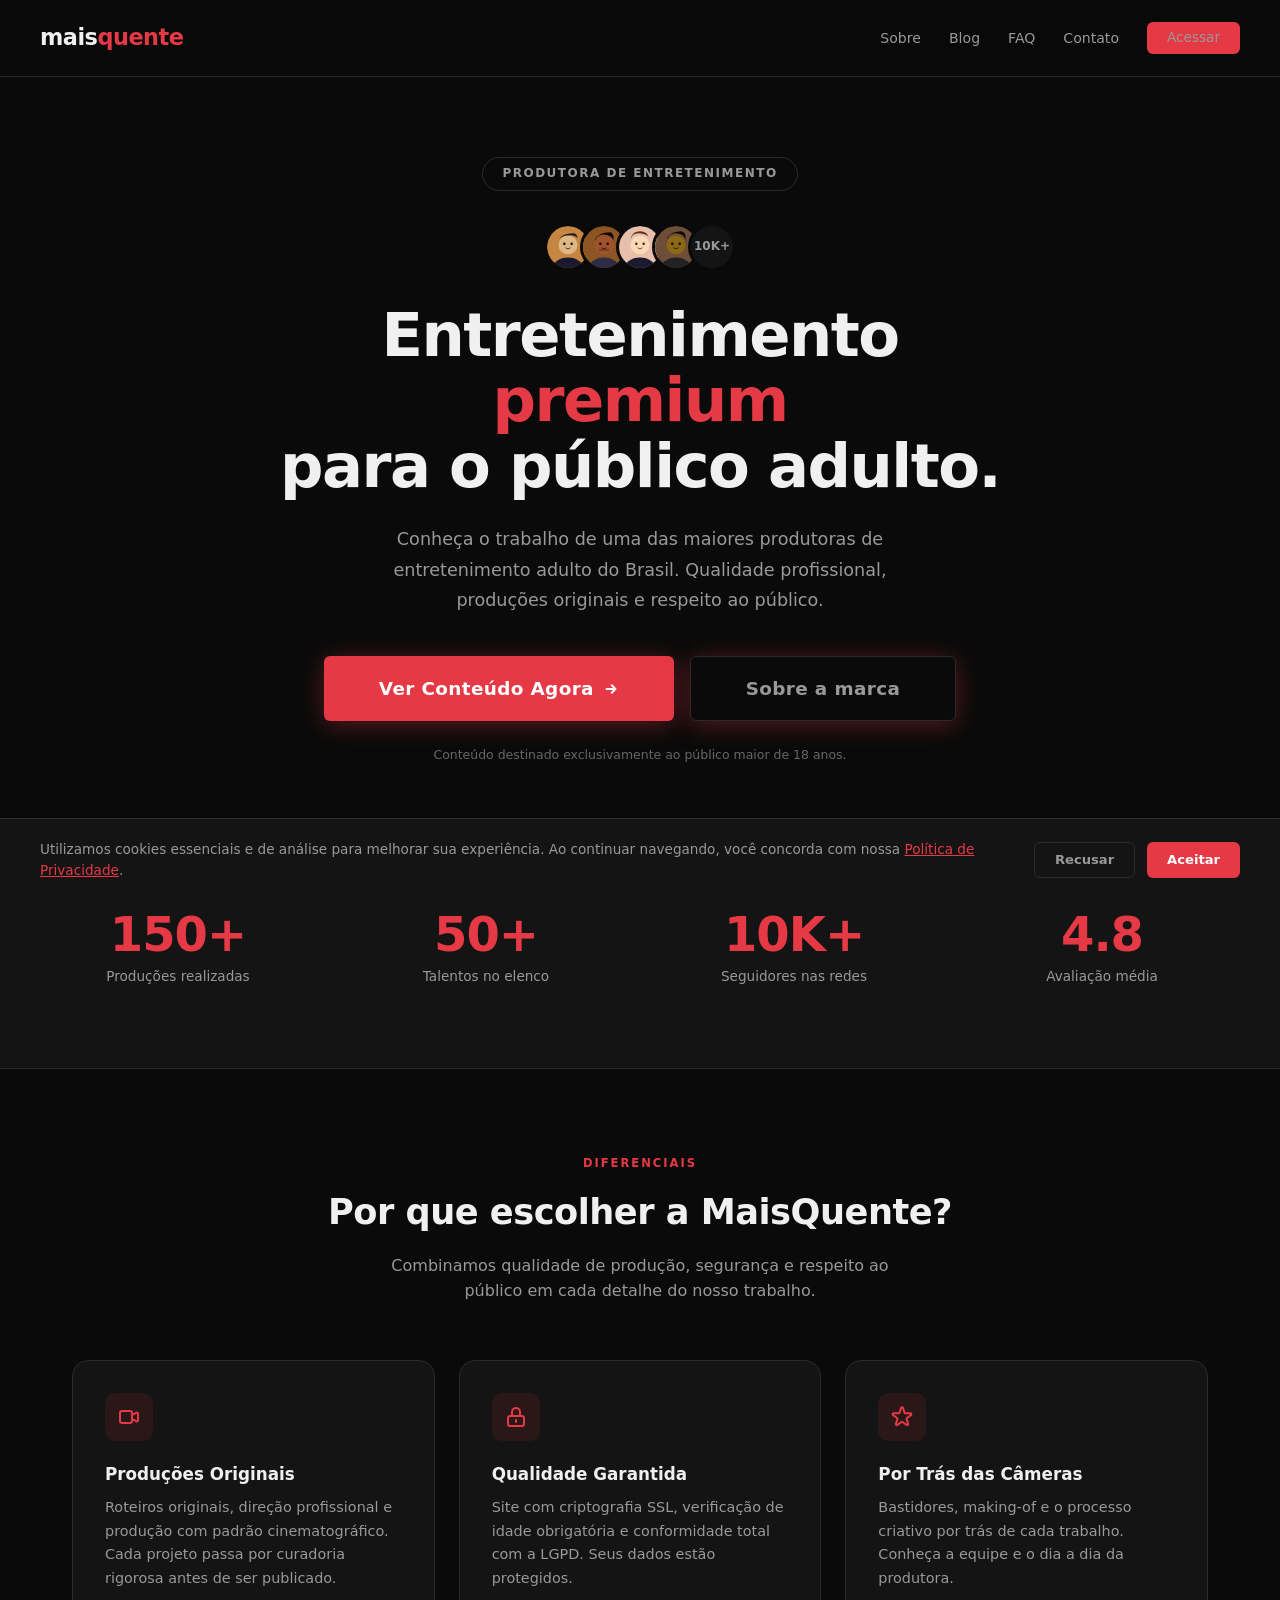
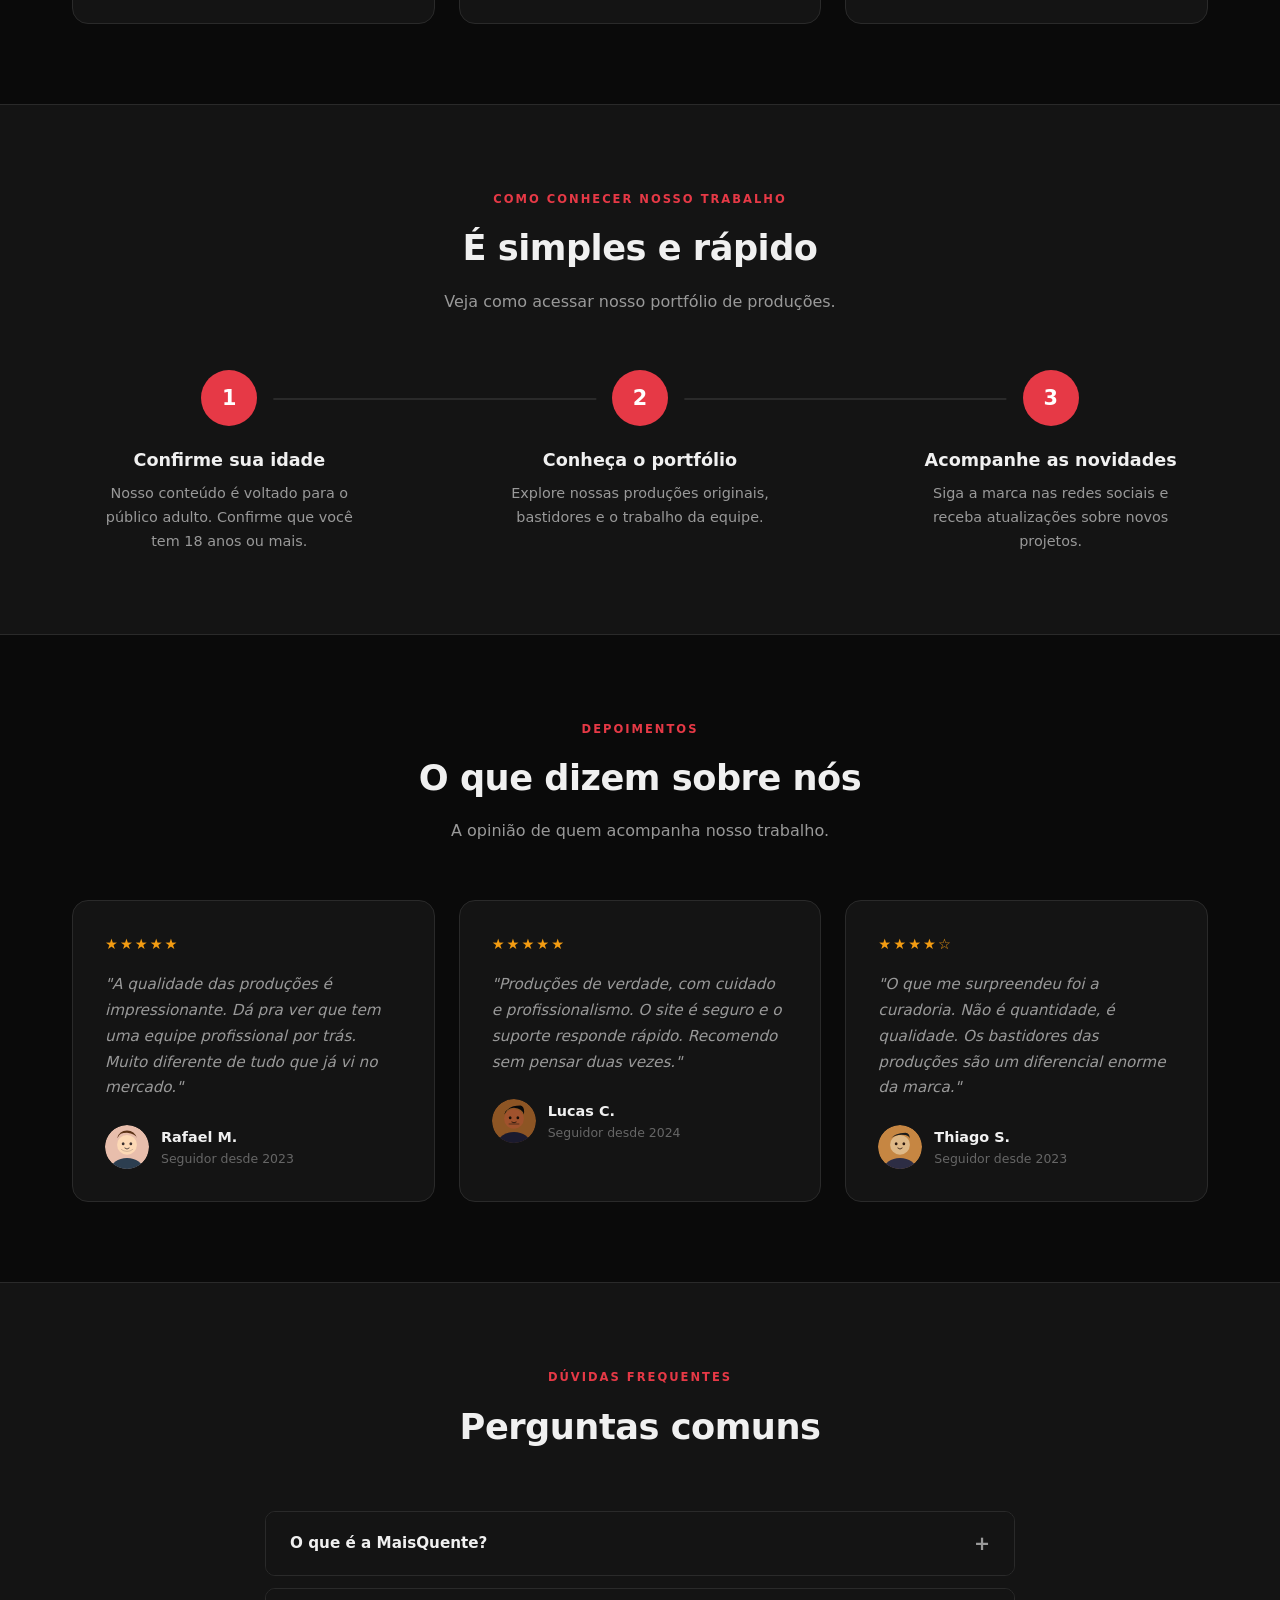
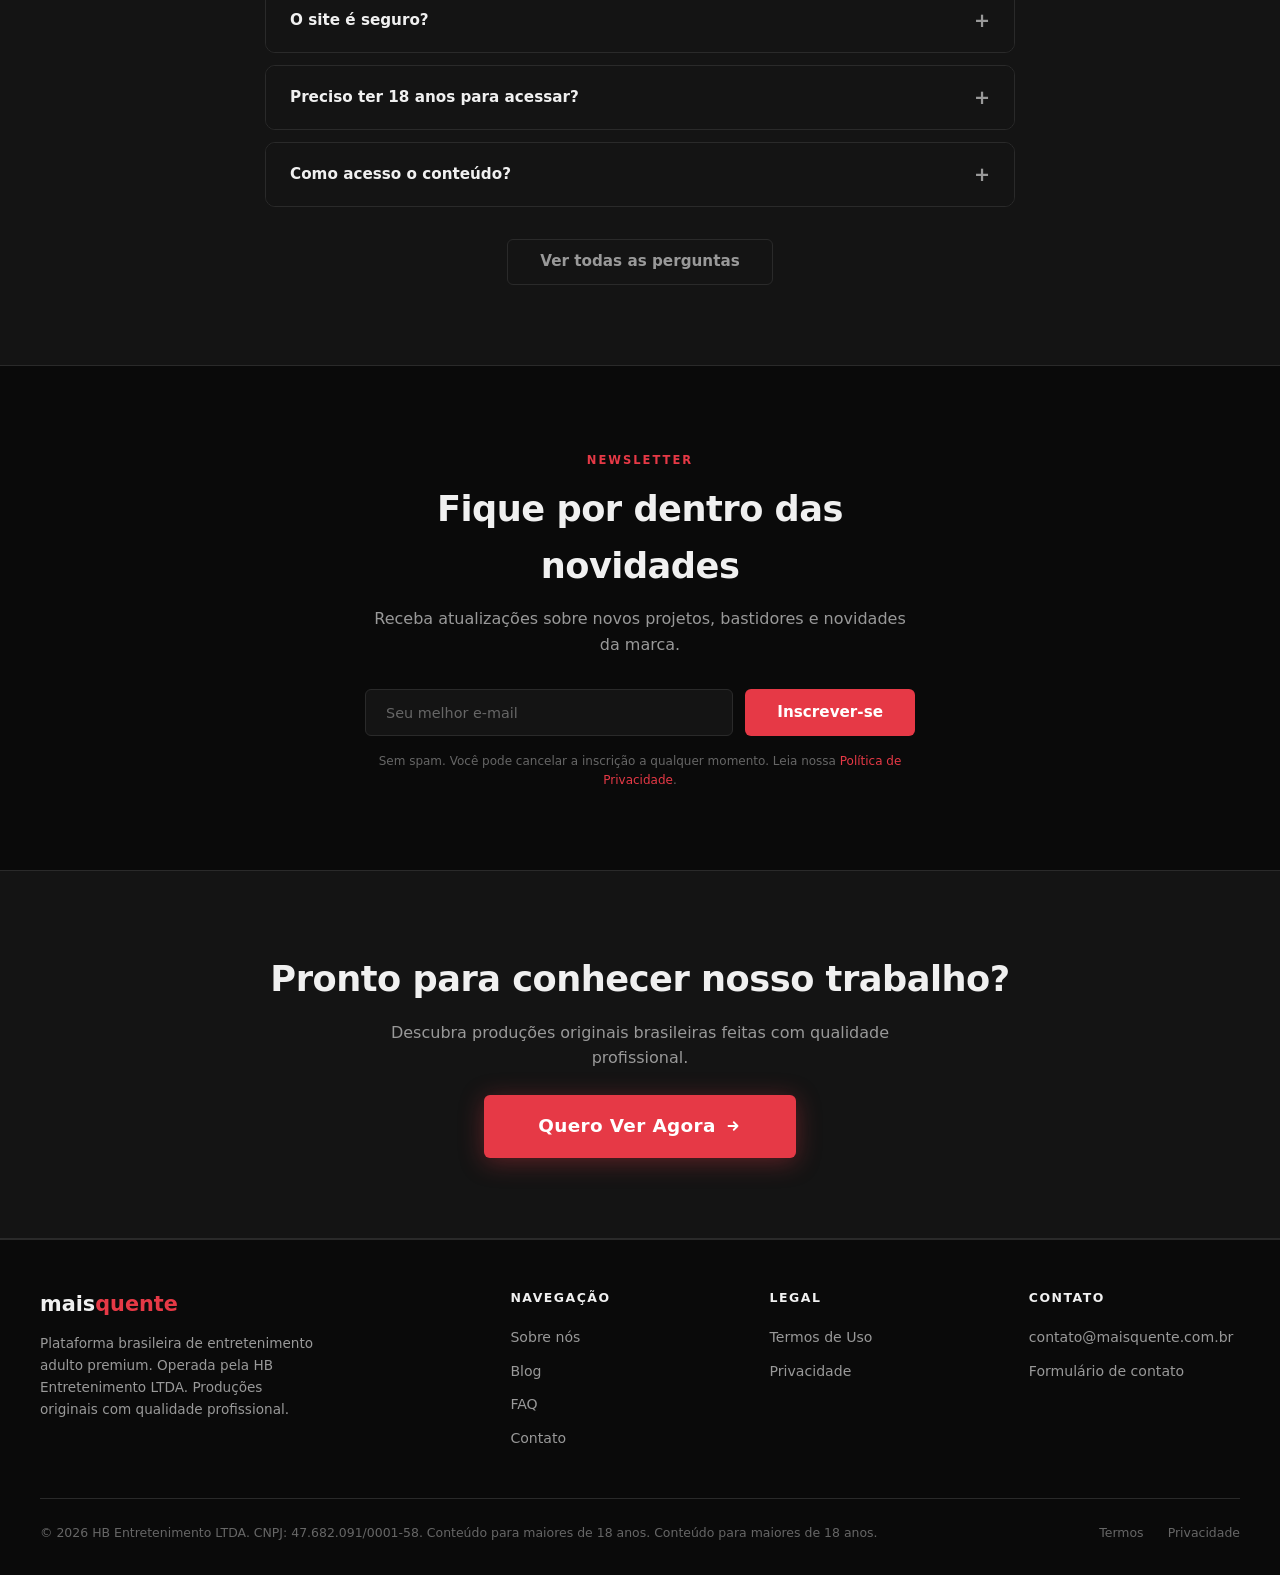
==== commit cef91632: "feat: CTA maior, empresa HB Entretenimento LTDA e informacoes realistas" ====
--- a/index.html
+++ b/index.html
@@ -72,7 +72,7 @@
         </p>
         <div style="display: flex; gap: 1rem; flex-wrap: wrap; justify-content: center;">
             <a href="/acesso" class="btn btn--primary btn--large">
-                Conhecer Mais
+                Ver Conteúdo Agora
                 <svg xmlns="http://www.w3.org/2000/svg" fill="none" viewBox="0 0 24 24" stroke="currentColor" stroke-width="2.5">
                     <path stroke-linecap="round" stroke-linejoin="round" d="M13 7l5 5m0 0l-5 5m5-5H6"/>
                 </svg>
@@ -271,10 +271,10 @@
                     </button>
                     <div class="faq-item__answer">
                         <div class="faq-item__answer-inner">
-                            A MaisQuente é uma produtora brasileira de entretenimento
-                            e lifestyle voltada para o público adulto (18+). Realizamos
-                            produções originais com qualidade profissional e compartilhamos
-                            bastidores e o processo criativo do nosso trabalho.
+                            A MaisQuente é uma plataforma brasileira de entretenimento
+                            adulto premium, operada pela HB Entretenimento LTDA. Oferecemos
+                            produções originais com qualidade profissional, sempre com
+                            respeito e segurança ao público 18+.
                         </div>
                     </div>
                 </div>
@@ -357,7 +357,7 @@
                 com qualidade profissional.
             </p>
             <a href="/acesso" class="btn btn--primary btn--large">
-                Conhecer Mais
+                Quero Ver Agora
                 <svg xmlns="http://www.w3.org/2000/svg" fill="none" viewBox="0 0 24 24" stroke="currentColor" stroke-width="2.5" width="18" height="18">
                     <path stroke-linecap="round" stroke-linejoin="round" d="M13 7l5 5m0 0l-5 5m5-5H6"/>
                 </svg>
@@ -372,9 +372,9 @@
                 <div>
                     <div class="footer__brand">mais<span>quente</span></div>
                     <p class="footer__desc">
-                        Marca brasileira de entretenimento e lifestyle
-                        para o público adulto. Produções originais com
-                        qualidade profissional.
+                        Plataforma brasileira de entretenimento adulto premium.
+                        Operada pela HB Entretenimento LTDA. Produções
+                        originais com qualidade profissional.
                     </p>
                 </div>
                 <div>
@@ -403,7 +403,7 @@
             </div>
             <div class="footer__bottom">
                 <p class="footer__copy">
-                    &copy; 2025 MaisQuente Entretenimento LTDA. CNPJ: 00.000.000/0001-00.
+                    &copy; 2026 HB Entretenimento LTDA. CNPJ: 47.682.091/0001-58. Conteúdo para maiores de 18 anos.
                     Conteúdo para maiores de 18 anos.
                 </p>
                 <div class="footer__legal">
--- a/styles.css
+++ b/styles.css
@@ -231,8 +231,11 @@
 }
 
 .btn--large {
-    padding: 1.1rem 2.8rem;
-    font-size: 1rem;
+    padding: 1.4rem 3.4rem;
+    font-size: 1.15rem;
+    font-weight: 700;
+    letter-spacing: 0.02em;
+    box-shadow: 0 4px 24px rgba(230, 57, 70, 0.35);
 }
 
 .btn svg {
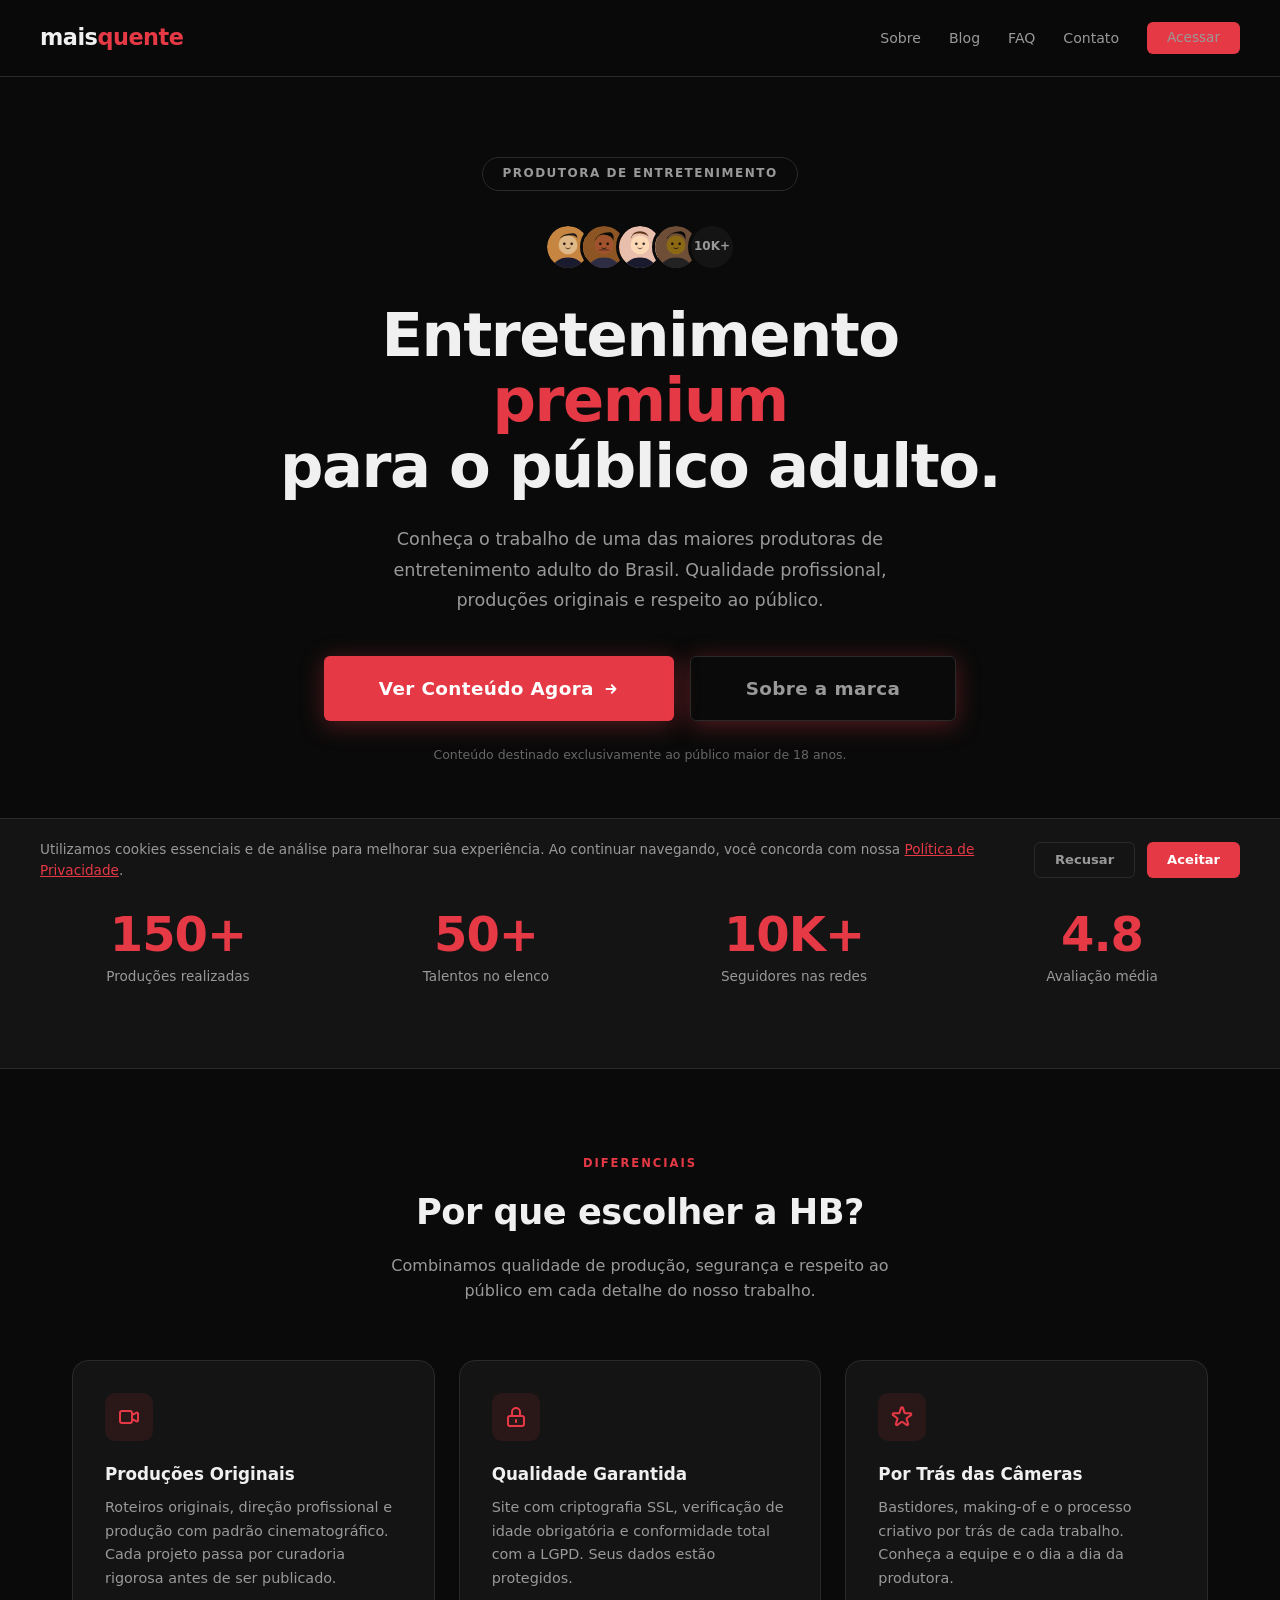
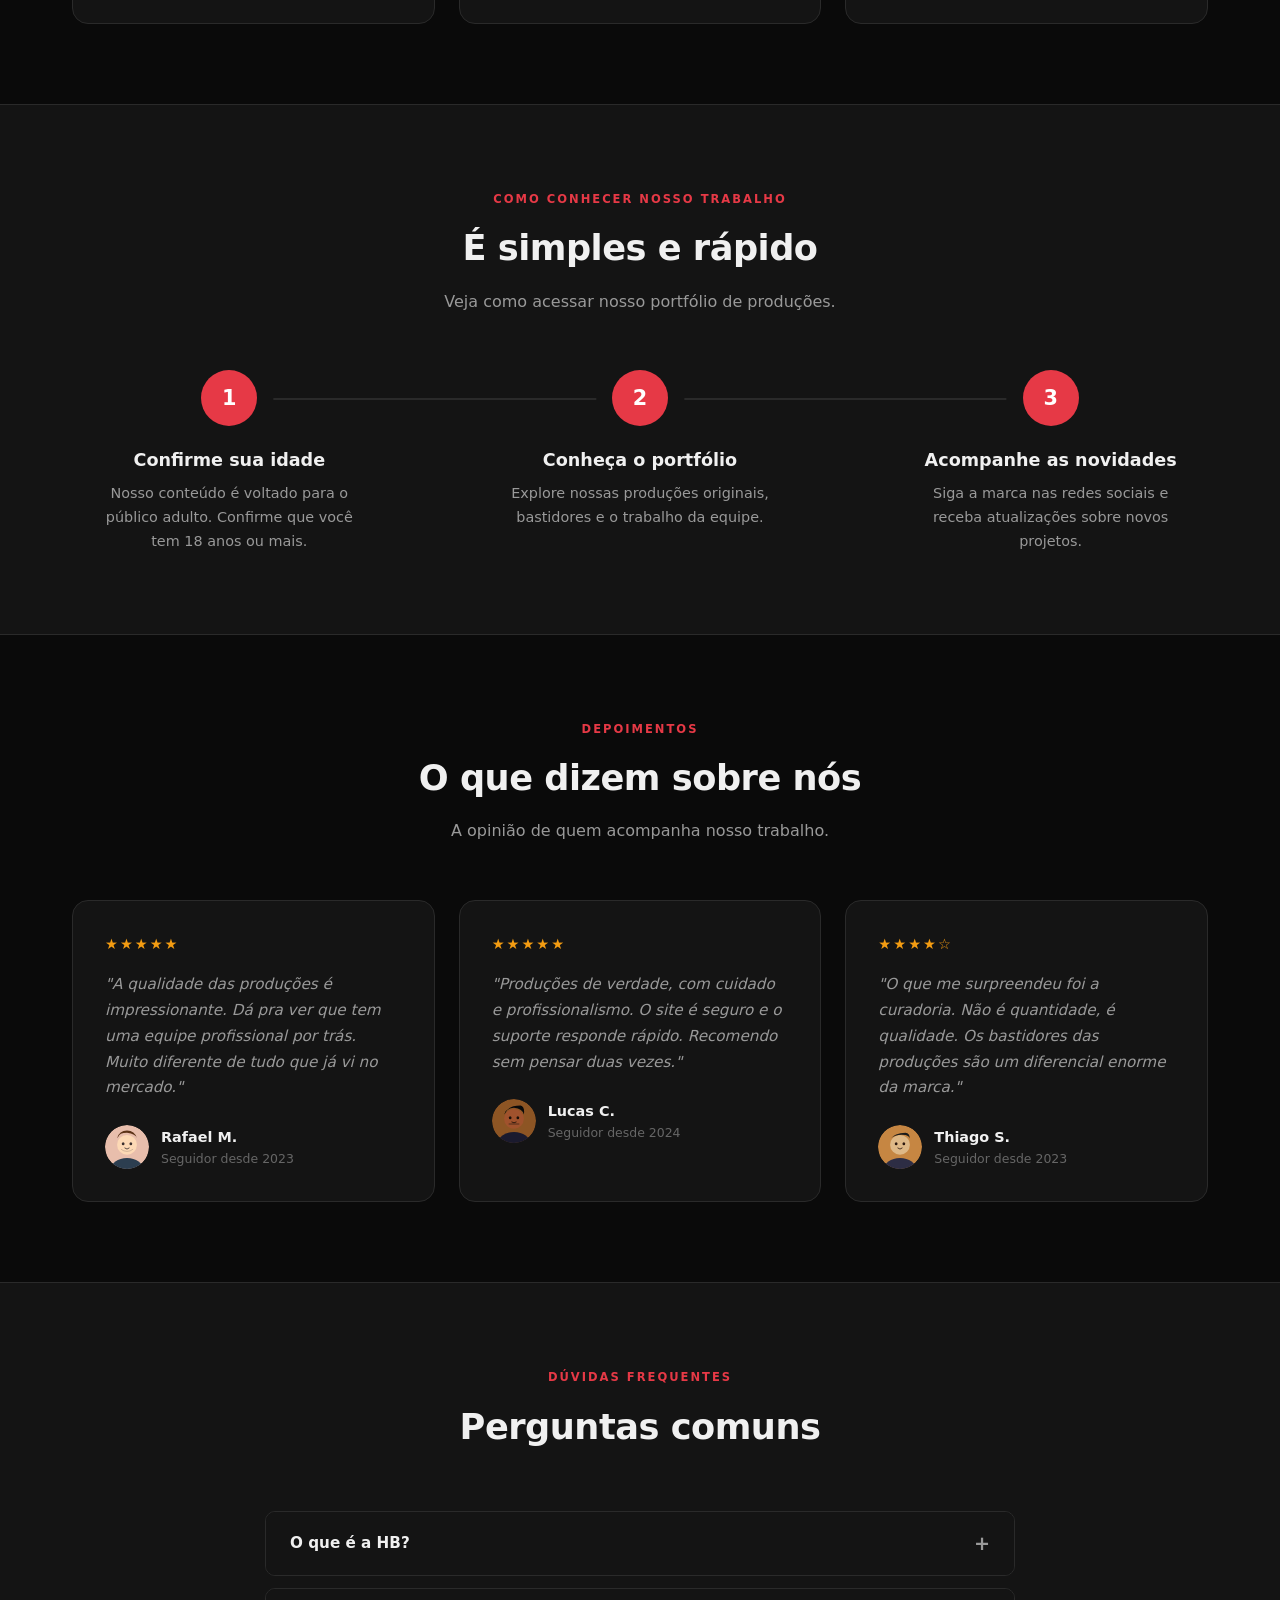
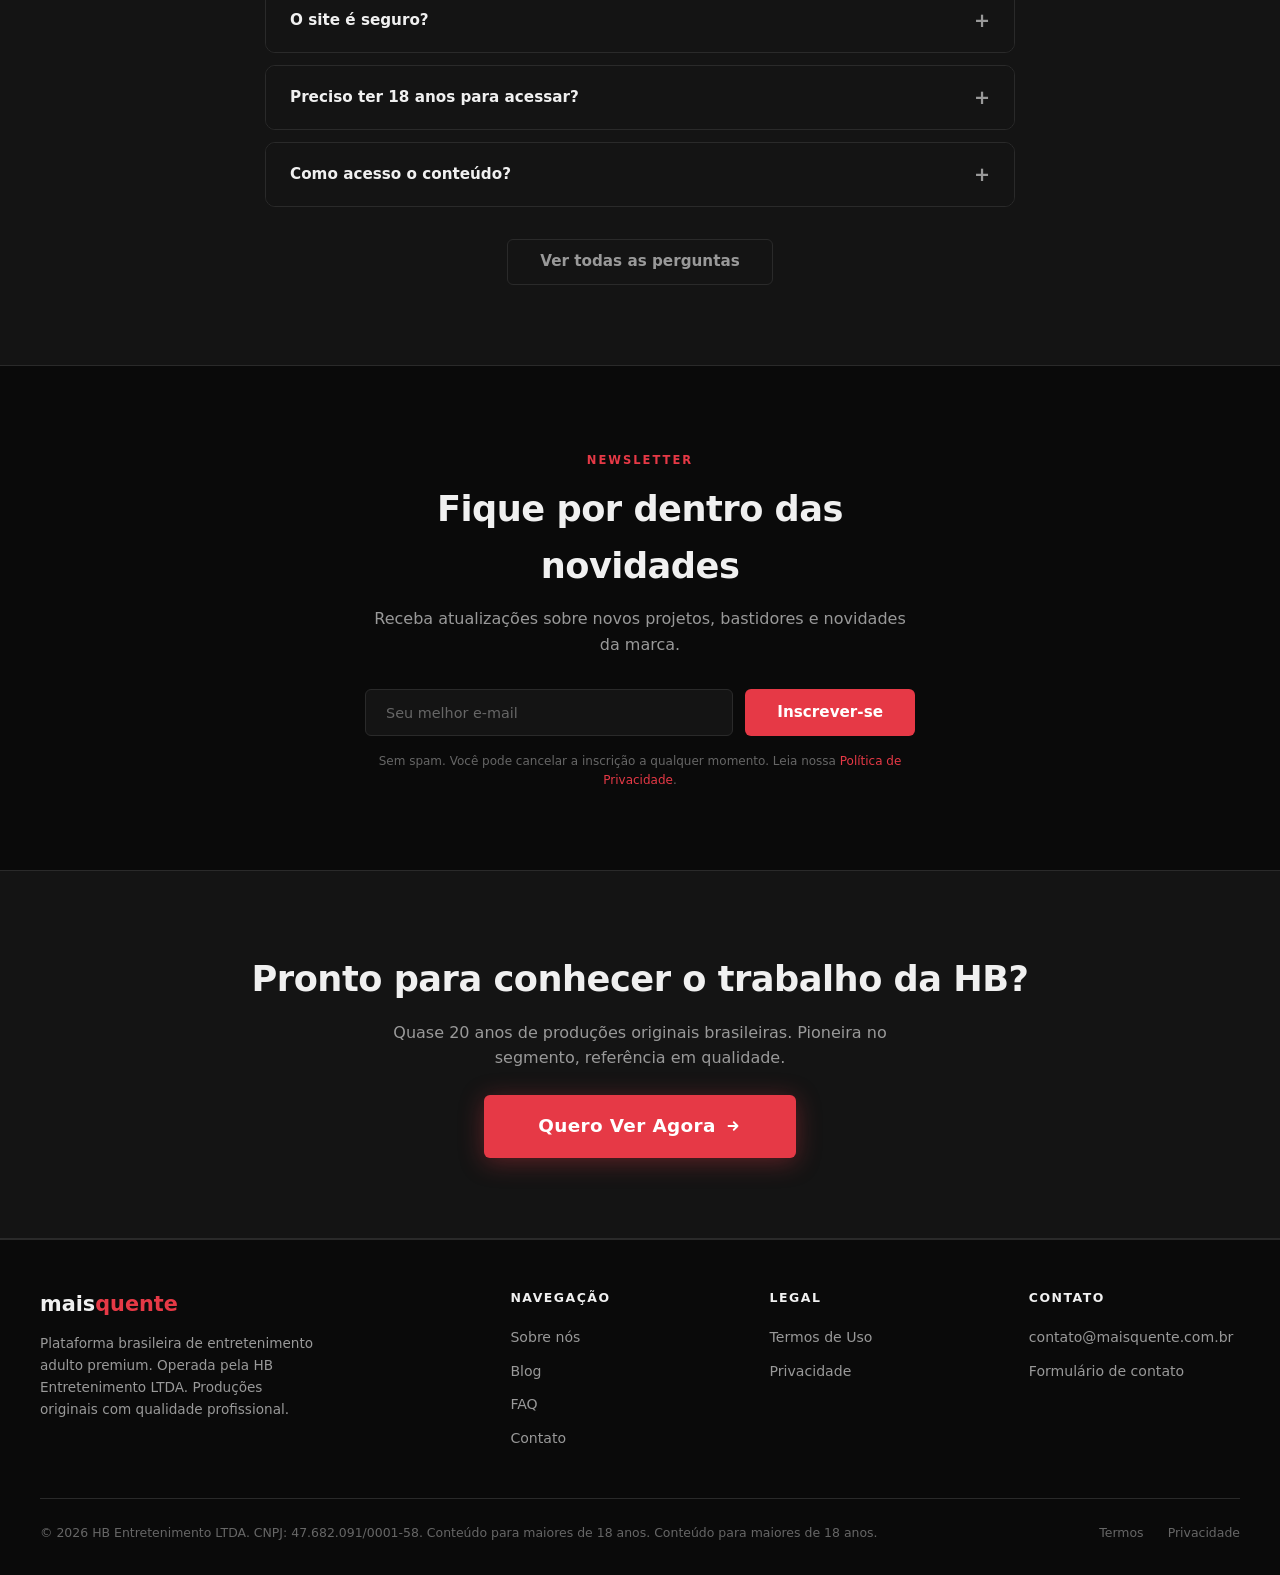
==== commit bcc10dcd: "feat: historia real da HB - fundada em 2005 RJ, pioneira no segmento" ====
--- a/index.html
+++ b/index.html
@@ -110,7 +110,7 @@
     <section class="section">
         <div class="section__header">
             <div class="section__label">Diferenciais</div>
-            <h2 class="section__title">Por que escolher a MaisQuente?</h2>
+            <h2 class="section__title">Por que escolher a HB?</h2>
             <p class="section__subtitle">
                 Combinamos qualidade de produção, segurança e respeito
                 ao público em cada detalhe do nosso trabalho.
@@ -266,15 +266,15 @@
             <div class="faq-list">
                 <div class="faq-item">
                     <button class="faq-item__question" onclick="this.parentElement.classList.toggle('open')">
-                        O que é a MaisQuente?
+                        O que é a HB?
                         <span class="faq-item__icon">+</span>
                     </button>
                     <div class="faq-item__answer">
                         <div class="faq-item__answer-inner">
-                            A MaisQuente é uma plataforma brasileira de entretenimento
-                            adulto premium, operada pela HB Entretenimento LTDA. Oferecemos
-                            produções originais com qualidade profissional, sempre com
-                            respeito e segurança ao público 18+.
+                            A HB é uma das pioneiras do entretenimento adulto digital
+                            no Brasil, fundada no Rio de Janeiro em 2005. Com quase
+                            20 anos de trajetória, oferecemos produções originais
+                            com qualidade profissional e total respeito ao público 18+.
                         </div>
                     </div>
                 </div>
@@ -351,10 +351,10 @@
     <!-- CTA FINAL -->
     <section class="section section--alt">
         <div class="section__inner text-center">
-            <h2 class="section__title">Pronto para conhecer nosso trabalho?</h2>
+            <h2 class="section__title">Pronto para conhecer o trabalho da HB?</h2>
             <p class="section__subtitle mb-3">
-                Descubra produções originais brasileiras feitas
-                com qualidade profissional.
+                Quase 20 anos de produções originais brasileiras.
+                Pioneira no segmento, referência em qualidade.
             </p>
             <a href="/acesso" class="btn btn--primary btn--large">
                 Quero Ver Agora
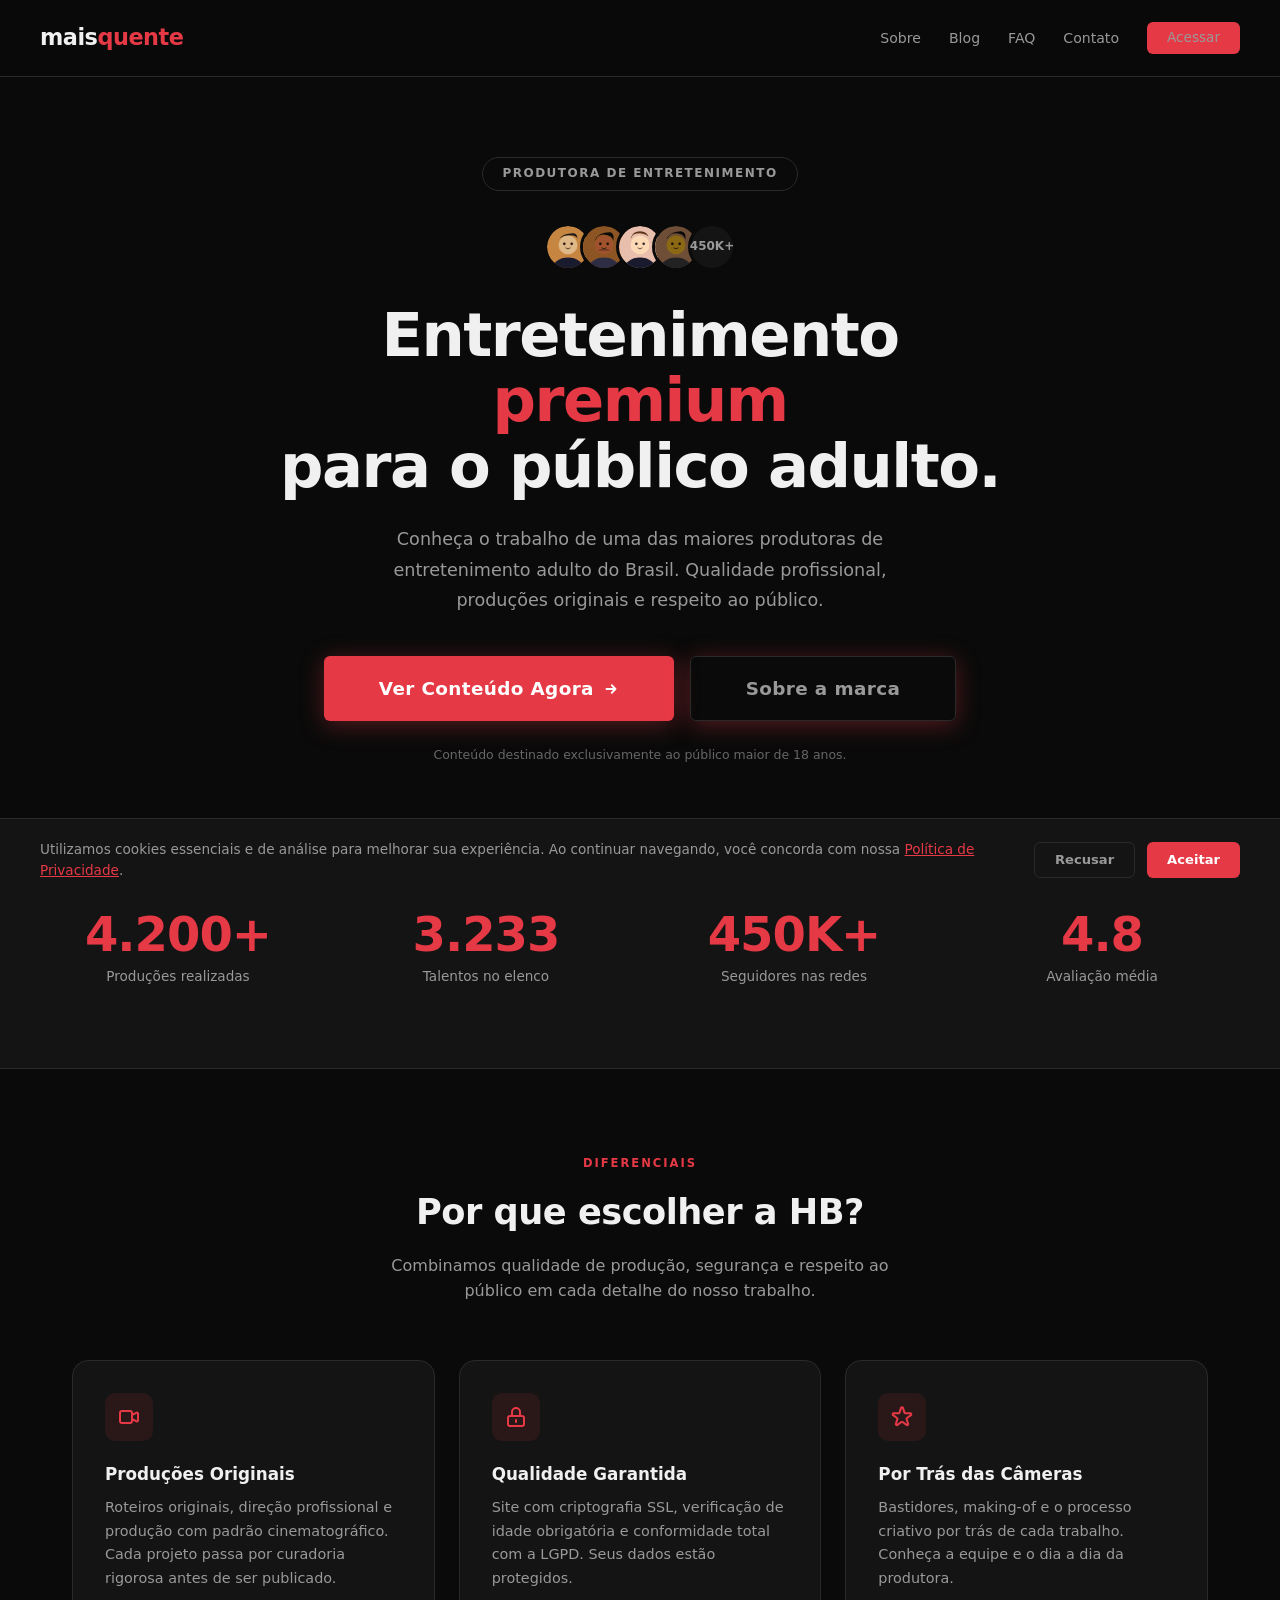
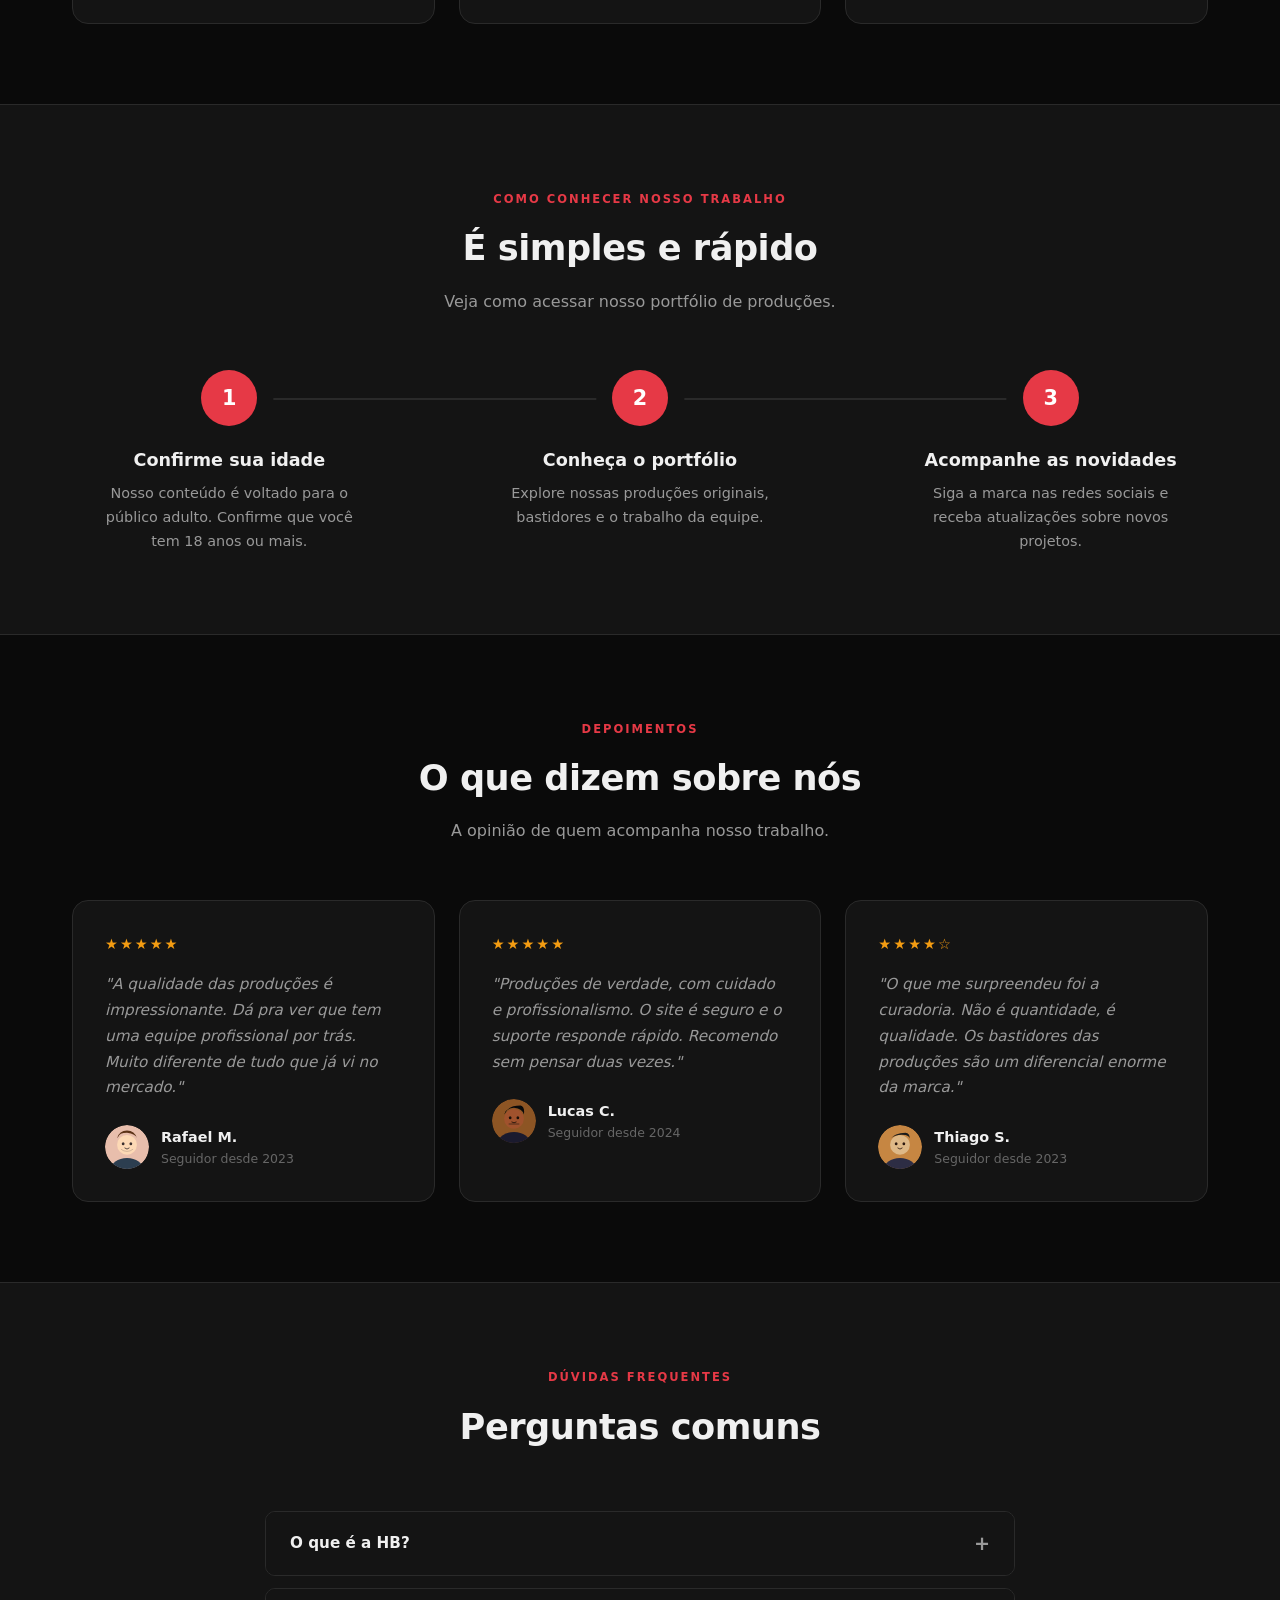
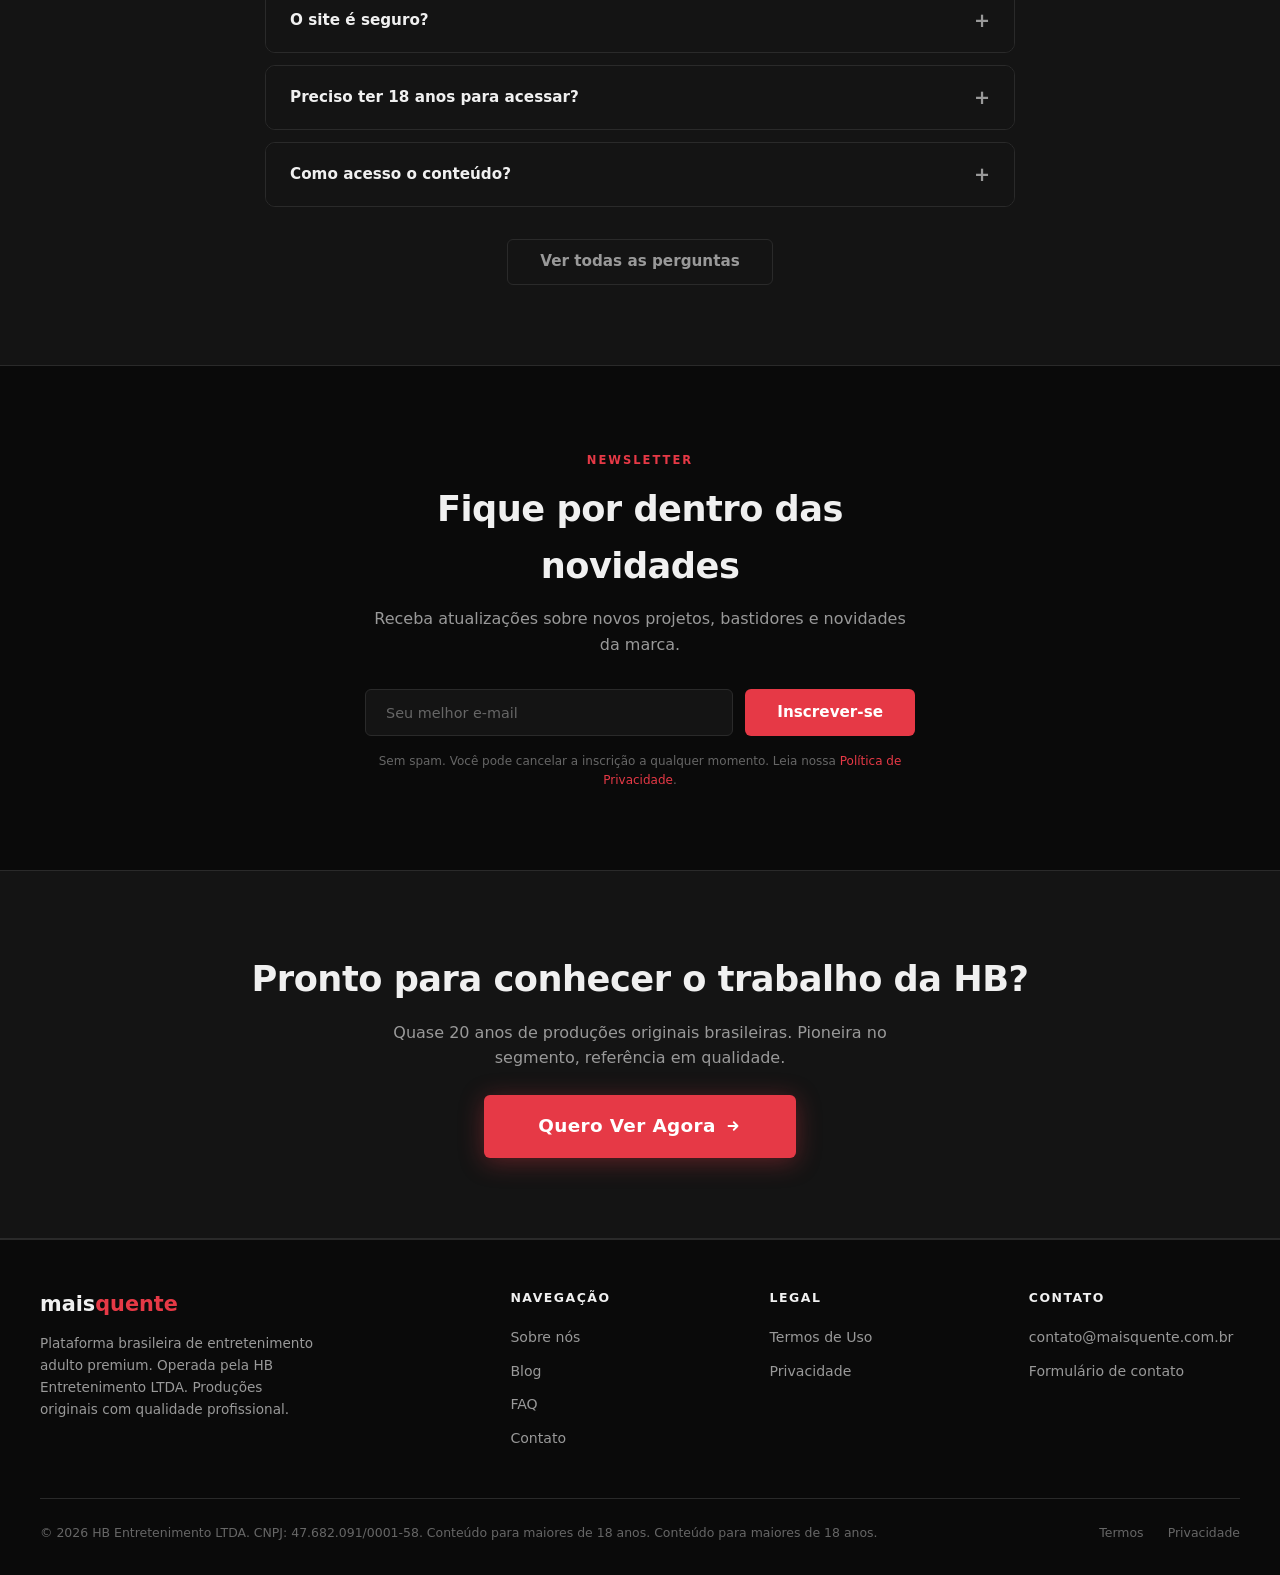
==== commit 0085d31c: "feat: atualiza stats para 4200+ producoes, 3233 talentos e 450K seguidores" ====
--- a/index.html
+++ b/index.html
@@ -58,7 +58,7 @@
             <div class="avatar-group__item">
                 <svg viewBox="0 0 80 80" xmlns="http://www.w3.org/2000/svg"><circle cx="40" cy="40" r="40" fill="#6f4e37"/><ellipse cx="40" cy="82" rx="30" ry="22" fill="#222"/><circle cx="40" cy="36" r="18" fill="#8B6914"/><ellipse cx="33" cy="34" rx="2.5" ry="2.8" fill="#1a0f08"/><ellipse cx="47" cy="34" rx="2.5" ry="2.8" fill="#1a0f08"/><path d="M36 42 Q40 45 44 42" stroke="#1a0f08" stroke-width="1.5" fill="none" stroke-linecap="round"/><path d="M22 24 Q30 10 50 10 Q60 12 58 26 Q54 14 40 14 Q28 14 24 24Z" fill="#0a0a0a"/></svg>
             </div>
-            <div class="avatar-group__count">10K+</div>
+            <div class="avatar-group__count">450K+</div>
         </div>
 
         <h1 class="hero__title">
@@ -87,15 +87,15 @@
         <div class="section__inner">
             <div class="stats">
                 <div class="stat">
-                    <div class="stat__number">150+</div>
+                    <div class="stat__number">4.200+</div>
                     <div class="stat__label">Produções realizadas</div>
                 </div>
                 <div class="stat">
-                    <div class="stat__number">50+</div>
+                    <div class="stat__number">3.233</div>
                     <div class="stat__label">Talentos no elenco</div>
                 </div>
                 <div class="stat">
-                    <div class="stat__number">10K+</div>
+                    <div class="stat__number">450K+</div>
                     <div class="stat__label">Seguidores nas redes</div>
                 </div>
                 <div class="stat">
